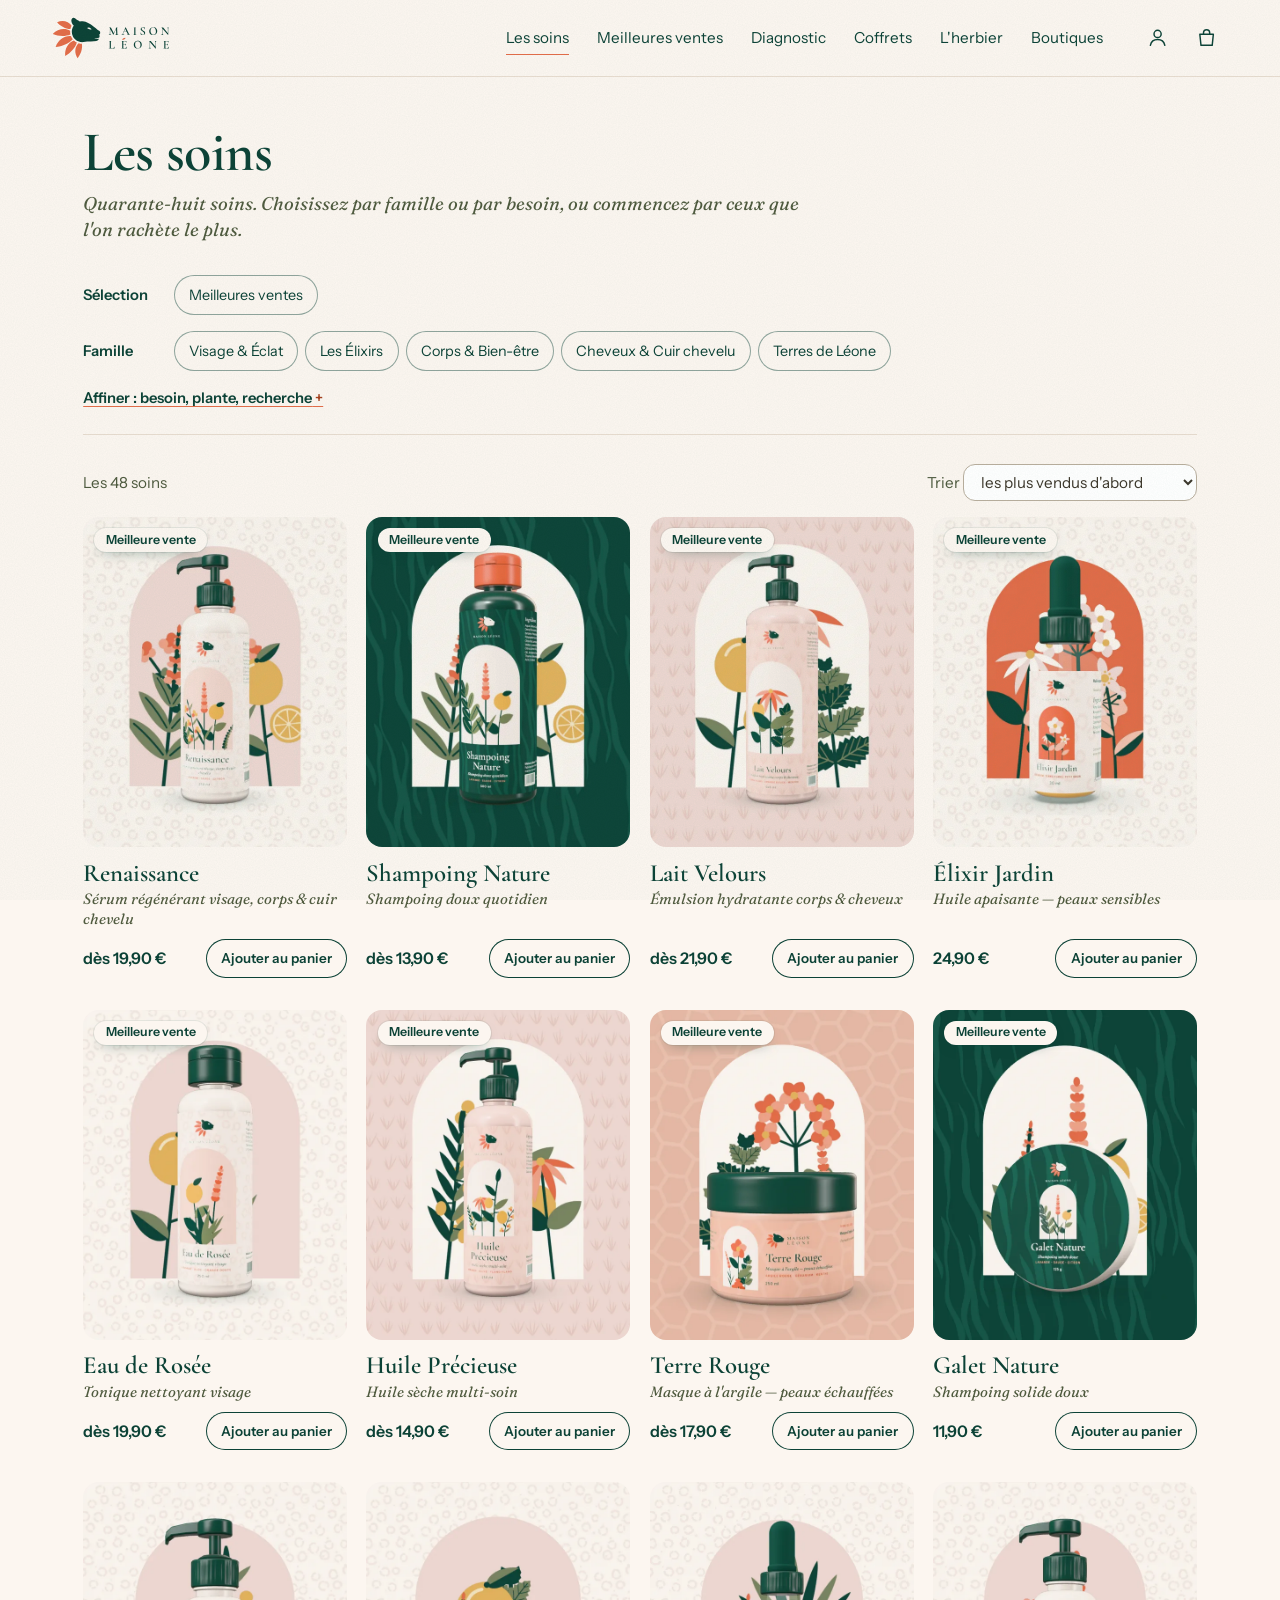
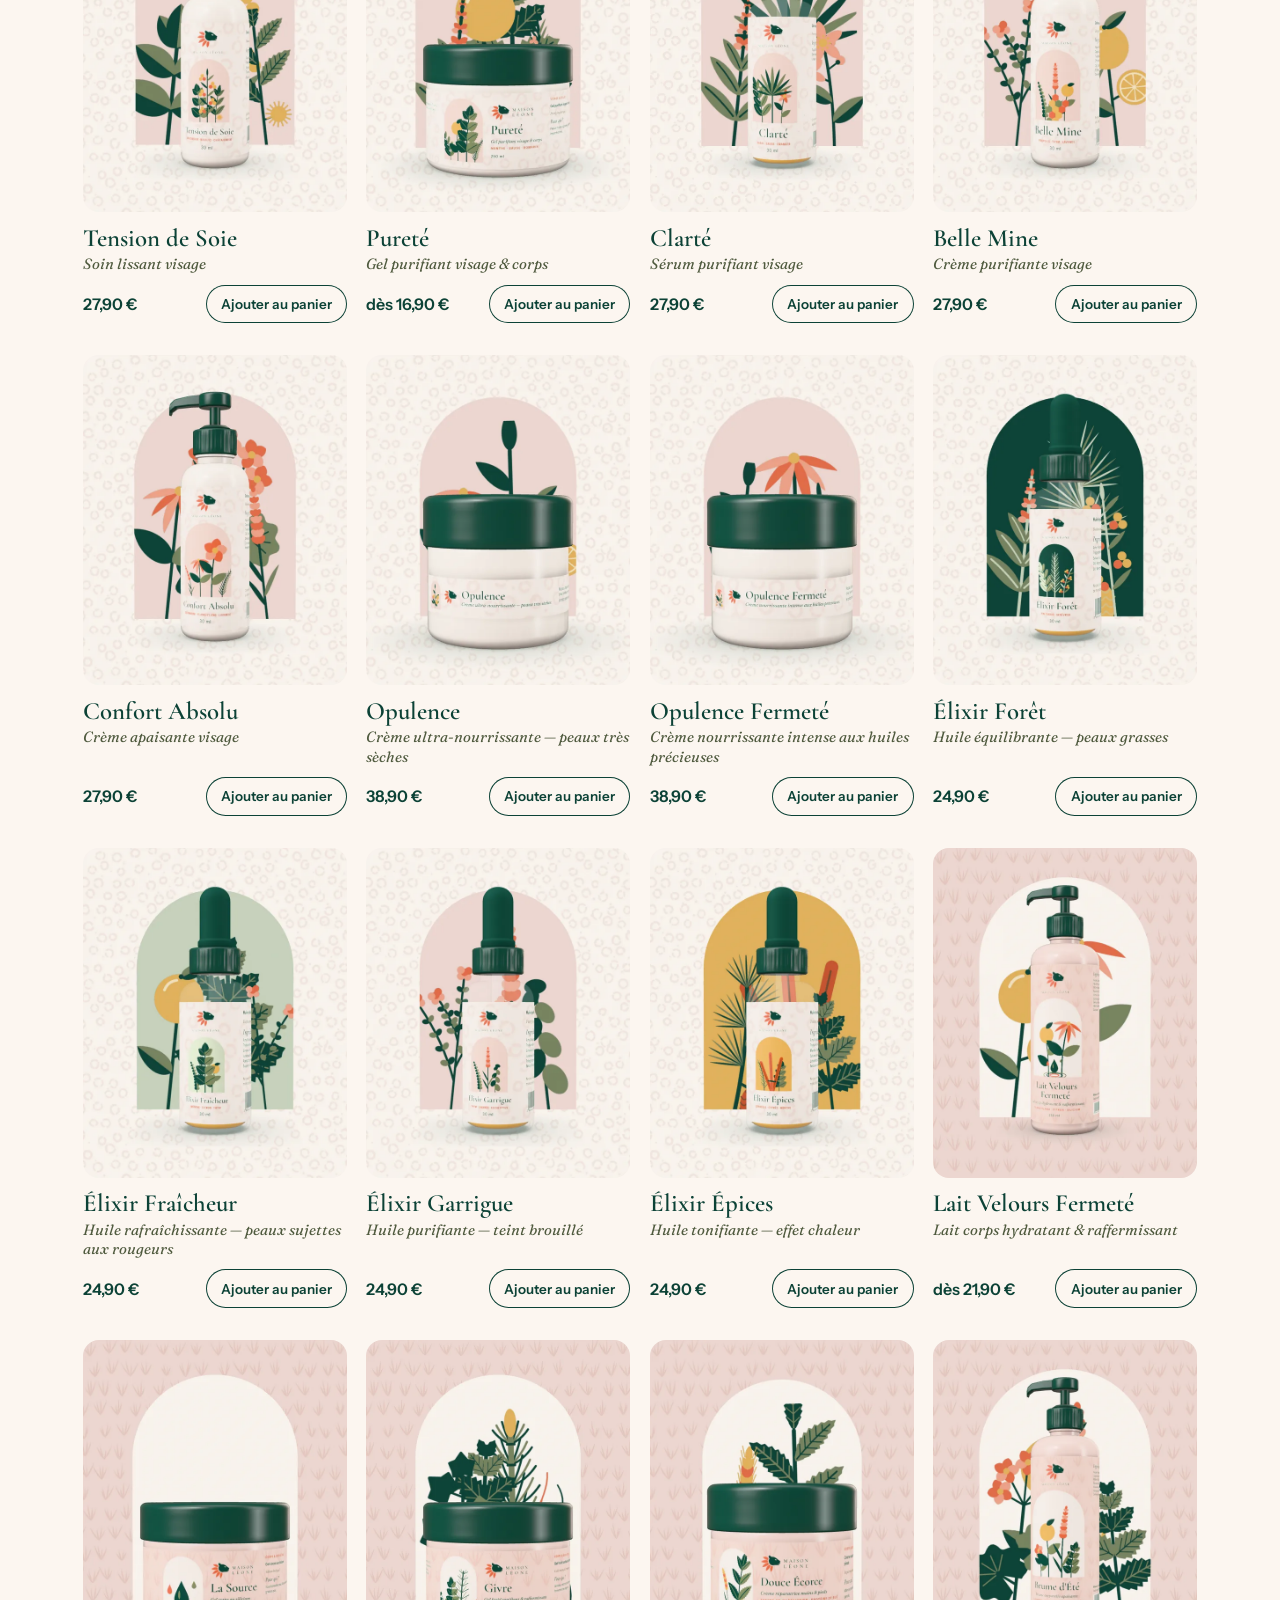
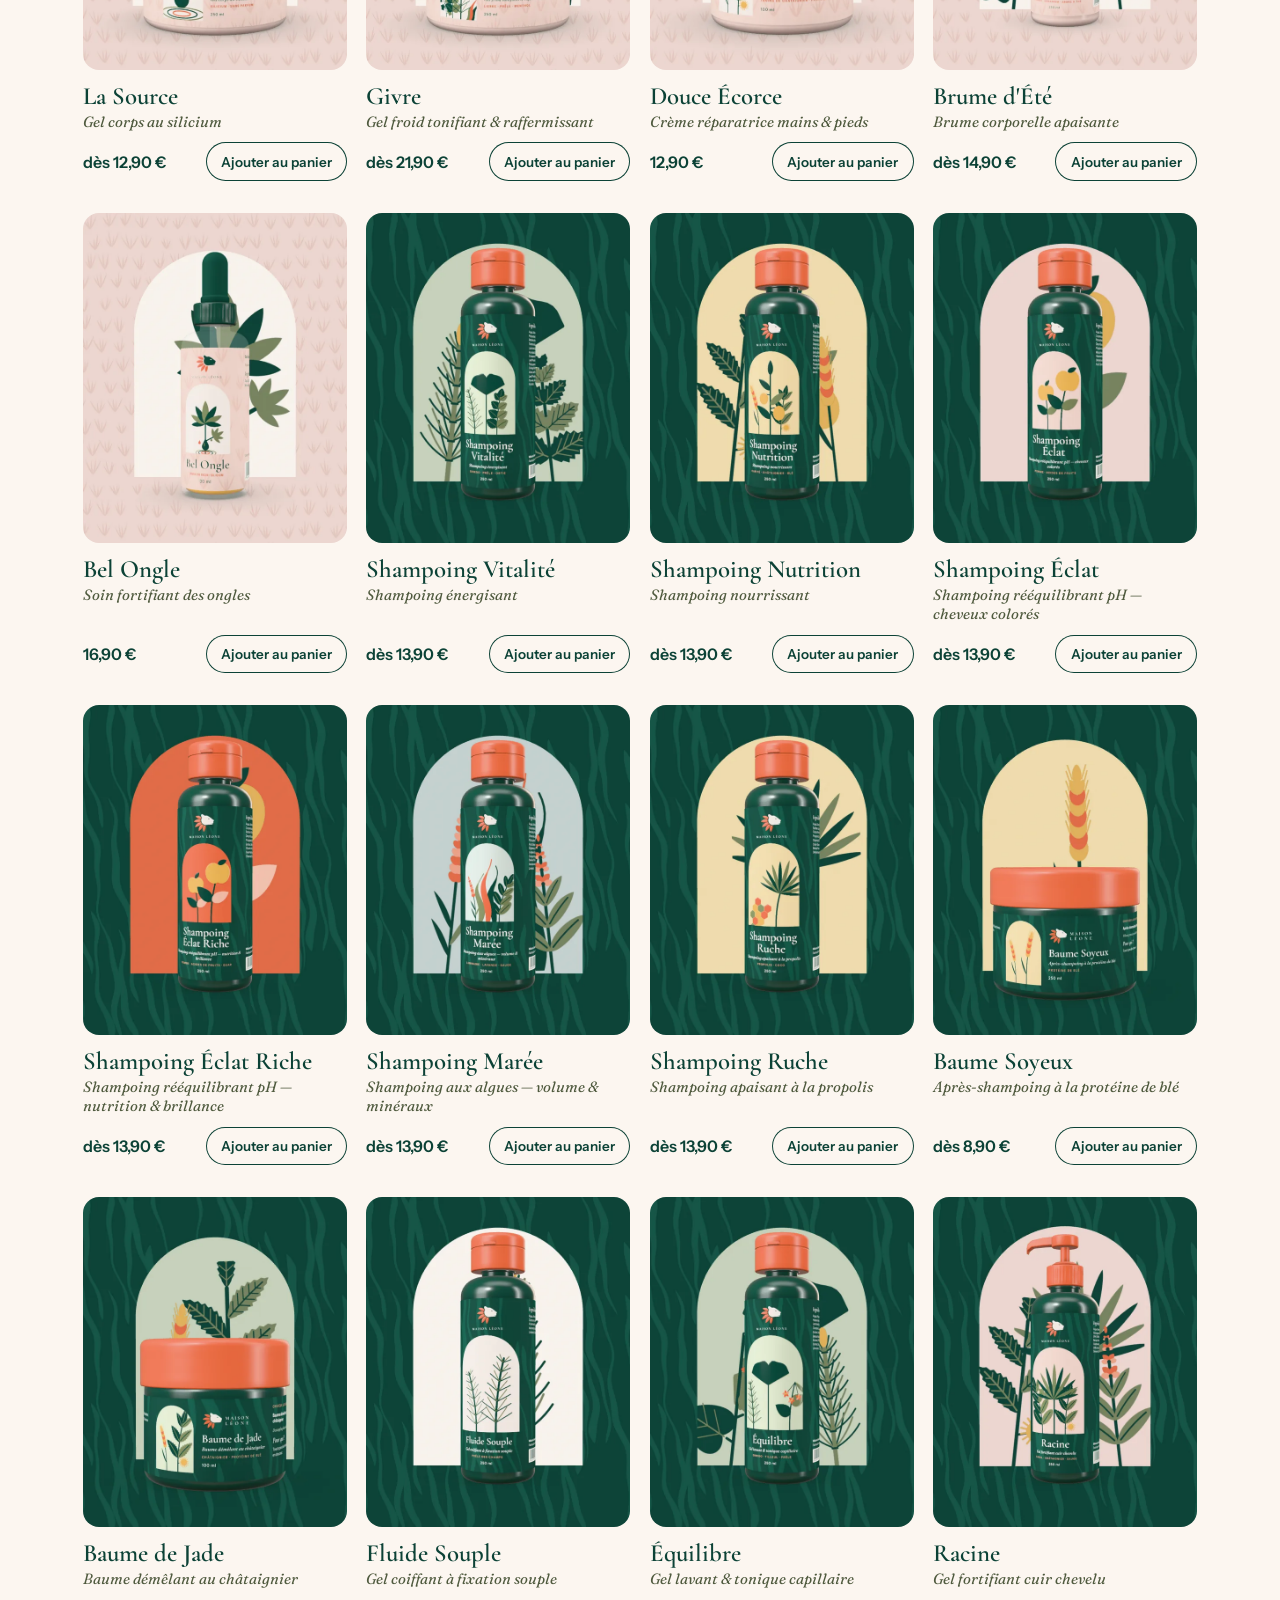
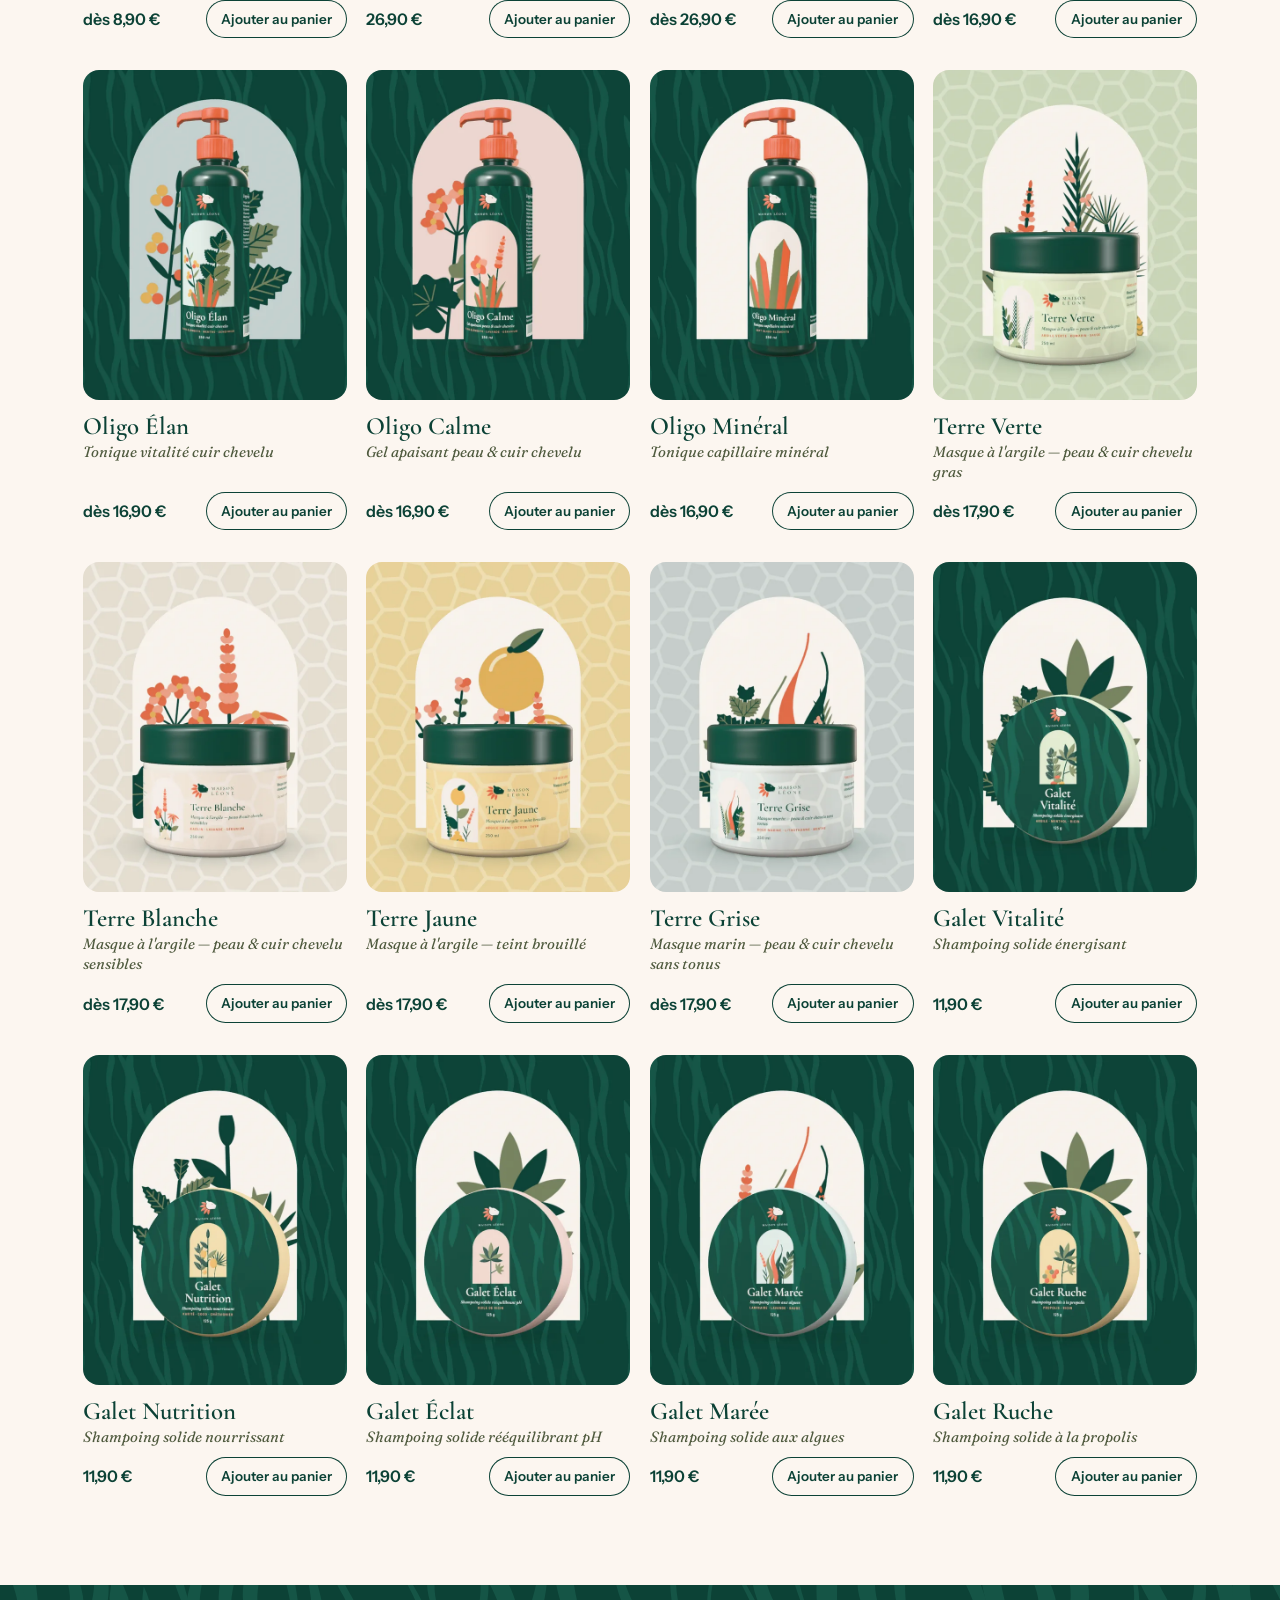
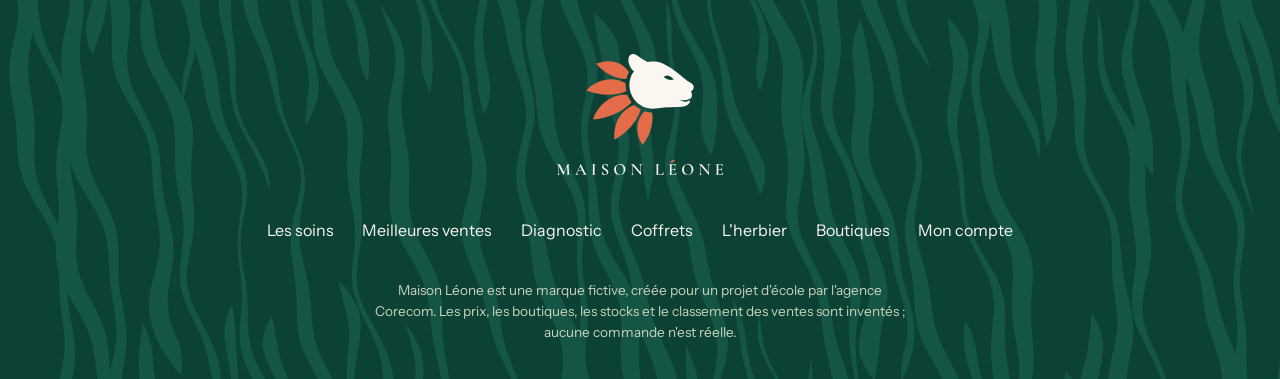
==== soin.html @ 95276d0d "Maison Léone : maquette du site, version 1.1.1 Marque fictive, projet d'école. Prix, boutiques, stoc" ====
<!doctype html>
<html lang="fr">
<head>
<meta charset="utf-8">
<meta name="viewport" content="width=device-width, initial-scale=1">
<meta name="robots" content="noindex, nofollow">
<title>Maison Léone — fiche d'un soin</title>
<meta name="description" content="La fiche d'un soin Maison Léone, en trois dimensions.">
<meta name="theme-color" content="#FCF6F0">
<link rel="icon" href="assets/logo/favicon.ico" sizes="any">
<link rel="stylesheet" href="css/fonts.css">
<link rel="stylesheet" href="css/style.css">
<link rel="stylesheet" href="css/pages.css">
<script type="importmap">
{ "imports": { "three": "./vendor/three/three.module.js", "three/addons/": "./vendor/three/addons/" } }
</script>
</head>
<body class="int">
<noscript><p style="padding:6rem 1.5rem 2rem;max-width:40rem;margin:auto;font:1.1rem/1.5 sans-serif">Ce site a besoin de JavaScript pour afficher les soins. Activez-le dans votre navigateur, puis rechargez la page.</p></noscript>
<main class="page" id="contenu">
  <div class="interieur">
    <p class="fil"><a href="soins.html">Les soins</a> › <a id="fil-famille" href="soins.html"></a> › <span id="fil-nom"></span></p>
    <div class="fiche-p">
      <div class="scene3d" id="scene3d">
        <canvas id="vue" tabindex="0" role="img" aria-label=""></canvas>
        <p class="charge" id="charge" role="status">Chargement du soin en 3D…</p>
        <p class="astuce" id="astuce">Faites glisser pour tourner le soin</p>
        <div class="vues" id="vues"></div>
      </div>
      <div class="infos">
        <p class="famille" id="famille"></p>
        <a class="palme" id="palme" href="soins.html?selection=ventes" hidden></a>
        <h1 id="nom"></h1>
        <p class="fonction" id="fonction"></p>
        <div class="plantes-l" id="plantes"></div>
        <div class="achat">
          <p class="prix"><span id="prix"></span><small id="au-cent"></small></p>
          <fieldset class="choix-c" id="contenances"><legend>Contenance</legend></fieldset>
          <div class="ligne-a">
            <div class="qte"><button type="button" id="moins" aria-label="Diminuer la quantité">−</button><output id="q" aria-live="polite">1</output><button type="button" id="plus" aria-label="Augmenter la quantité">+</button></div>
            <button class="bouton fort" type="button" id="ajouter">Ajouter au panier</button>
          </div>
          <ul class="gages">
            <li>Livraison offerte dès 49 € d'achat</li>
            <li>Retrait gratuit dans 50 boutiques</li>
            <li>Réservation en boutique, pour essayer avant d'acheter</li>
          </ul>
          <p class="fictif">Prix fictifs, pour la maquette.</p>
        </div>
        <section class="dispo" aria-labelledby="t-dispo">
          <h2 id="t-dispo">En boutique</h2>
          <label class="champ">Choisir une boutique<select id="boutique"></select></label>
          <p class="etat" id="etat"></p>
          <div class="ligne-a"><button class="bouton second" type="button" id="reserver">Réserver pour l'essayer</button><a class="lien" id="voir-boutiques" href="boutiques.html">Voir les 50 boutiques</a></div>
        </section>
        <div class="replis">
          <details open id="bloc-pourqui"><summary>Pour qui</summary><p id="pourqui"></p></details>
          <details open><summary>Le geste</summary><p id="geste"></p></details>
          <details><summary>Précautions</summary><p id="precautions"></p></details>
          <details open><summary>Ce qu'il y a dedans</summary><p class="entree-c" id="recit"></p><dl class="compo" id="clair"></dl></details>
          <details><summary>La liste de l'étiquette</summary><p style="font-size:.88rem;color:#4F5A3E;padding-bottom:.5rem">Les mêmes ingrédients sous leur nom officiel, tels qu'ils sont imprimés sur le flacon, du plus présent au moins présent.</p><p class="inci" id="inci"></p></details>
        </div>
      </div>
    </div>
    <section class="rituel" aria-labelledby="t-rituel">
      <h2 id="t-rituel"></h2>
      <p class="chapo" id="c-rituel"></p>
      <ol class="tuiles" id="rituel-l"></ol>
      <p class="ligne-a" id="rituel-achat" hidden><button class="bouton fort" type="button" id="rituel-tout"></button><span id="rituel-prix"></span></p>
    </section>
    <section class="voisins" aria-labelledby="t-voisins">
      <h2 id="t-voisins">Dans la même famille</h2>
      <div class="grille" id="voisins"></div>
    </section>
  </div>
</main>
<div class="barre-achat" id="barre" hidden><p><b id="barre-nom"></b><span id="barre-prix"></span></p><button class="bouton" type="button" id="barre-ajouter">Ajouter au panier</button></div>
<script type="module" src="js/soin.js"></script>
</body>
</html>
---- css/fonts.css ----
/* Polices du site, copiées en local (Cormorant Garamond, Fraunces, Instrument Sans — licence SIL Open Font License). */
@font-face {
  font-family: 'Cormorant Garamond';
  font-style: italic;
  font-weight: 500;
  font-display: swap;
  src: url(../assets/fonts/cormorant-garamond-italic-500-latin-ext.woff2) format('woff2');
  unicode-range: U+0100-02BA, U+02BD-02C5, U+02C7-02CC, U+02CE-02D7, U+02DD-02FF, U+0304, U+0308, U+0329, U+1D00-1DBF, U+1E00-1E9F, U+1EF2-1EFF, U+2020, U+20A0-20AB, U+20AD-20C4, U+2113, U+2C60-2C7F, U+A720-A7FF;
}
@font-face {
  font-family: 'Cormorant Garamond';
  font-style: italic;
  font-weight: 500;
  font-display: swap;
  src: url(../assets/fonts/cormorant-garamond-italic-500-latin.woff2) format('woff2');
  unicode-range: U+0000-00FF, U+0131, U+0152-0153, U+02BB-02BC, U+02C6, U+02DA, U+02DC, U+0304, U+0308, U+0329, U+2000-206F, U+20AC, U+2122, U+2191, U+2193, U+2212, U+2215, U+FEFF, U+FFFD;
}
@font-face {
  font-family: 'Cormorant Garamond';
  font-style: italic;
  font-weight: 600;
  font-display: swap;
  src: url(../assets/fonts/cormorant-garamond-italic-500-latin-ext.woff2) format('woff2');
  unicode-range: U+0100-02BA, U+02BD-02C5, U+02C7-02CC, U+02CE-02D7, U+02DD-02FF, U+0304, U+0308, U+0329, U+1D00-1DBF, U+1E00-1E9F, U+1EF2-1EFF, U+2020, U+20A0-20AB, U+20AD-20C4, U+2113, U+2C60-2C7F, U+A720-A7FF;
}
@font-face {
  font-family: 'Cormorant Garamond';
  font-style: italic;
  font-weight: 600;
  font-display: swap;
  src: url(../assets/fonts/cormorant-garamond-italic-500-latin.woff2) format('woff2');
  unicode-range: U+0000-00FF, U+0131, U+0152-0153, U+02BB-02BC, U+02C6, U+02DA, U+02DC, U+0304, U+0308, U+0329, U+2000-206F, U+20AC, U+2122, U+2191, U+2193, U+2212, U+2215, U+FEFF, U+FFFD;
}
@font-face {
  font-family: 'Cormorant Garamond';
  font-style: normal;
  font-weight: 500;
  font-display: swap;
  src: url(../assets/fonts/cormorant-garamond-normal-500-latin-ext.woff2) format('woff2');
  unicode-range: U+0100-02BA, U+02BD-02C5, U+02C7-02CC, U+02CE-02D7, U+02DD-02FF, U+0304, U+0308, U+0329, U+1D00-1DBF, U+1E00-1E9F, U+1EF2-1EFF, U+2020, U+20A0-20AB, U+20AD-20C4, U+2113, U+2C60-2C7F, U+A720-A7FF;
}
@font-face {
  font-family: 'Cormorant Garamond';
  font-style: normal;
  font-weight: 500;
  font-display: swap;
  src: url(../assets/fonts/cormorant-garamond-normal-500-latin.woff2) format('woff2');
  unicode-range: U+0000-00FF, U+0131, U+0152-0153, U+02BB-02BC, U+02C6, U+02DA, U+02DC, U+0304, U+0308, U+0329, U+2000-206F, U+20AC, U+2122, U+2191, U+2193, U+2212, U+2215, U+FEFF, U+FFFD;
}
@font-face {
  font-family: 'Cormorant Garamond';
  font-style: normal;
  font-weight: 600;
  font-display: swap;
  src: url(../assets/fonts/cormorant-garamond-normal-500-latin-ext.woff2) format('woff2');
  unicode-range: U+0100-02BA, U+02BD-02C5, U+02C7-02CC, U+02CE-02D7, U+02DD-02FF, U+0304, U+0308, U+0329, U+1D00-1DBF, U+1E00-1E9F, U+1EF2-1EFF, U+2020, U+20A0-20AB, U+20AD-20C4, U+2113, U+2C60-2C7F, U+A720-A7FF;
}
@font-face {
  font-family: 'Cormorant Garamond';
  font-style: normal;
  font-weight: 600;
  font-display: swap;
  src: url(../assets/fonts/cormorant-garamond-normal-500-latin.woff2) format('woff2');
  unicode-range: U+0000-00FF, U+0131, U+0152-0153, U+02BB-02BC, U+02C6, U+02DA, U+02DC, U+0304, U+0308, U+0329, U+2000-206F, U+20AC, U+2122, U+2191, U+2193, U+2212, U+2215, U+FEFF, U+FFFD;
}
@font-face {
  font-family: 'Fraunces';
  font-style: italic;
  font-weight: 400;
  font-display: swap;
  src: url(../assets/fonts/fraunces-italic-400-latin-ext.woff2) format('woff2');
  unicode-range: U+0100-02BA, U+02BD-02C5, U+02C7-02CC, U+02CE-02D7, U+02DD-02FF, U+0304, U+0308, U+0329, U+1D00-1DBF, U+1E00-1E9F, U+1EF2-1EFF, U+2020, U+20A0-20AB, U+20AD-20C4, U+2113, U+2C60-2C7F, U+A720-A7FF;
}
@font-face {
  font-family: 'Fraunces';
  font-style: italic;
  font-weight: 400;
  font-display: swap;
  src: url(../assets/fonts/fraunces-italic-400-latin.woff2) format('woff2');
  unicode-range: U+0000-00FF, U+0131, U+0152-0153, U+02BB-02BC, U+02C6, U+02DA, U+02DC, U+0304, U+0308, U+0329, U+2000-206F, U+20AC, U+2122, U+2191, U+2193, U+2212, U+2215, U+FEFF, U+FFFD;
}
@font-face {
  font-family: 'Instrument Sans';
  font-style: normal;
  font-weight: 400 700;
  font-stretch: 75% 100%;
  font-display: swap;
  src: url(../assets/fonts/instrument-sans-normal-400-700-latin-ext.woff2) format('woff2');
  unicode-range: U+0100-02BA, U+02BD-02C5, U+02C7-02CC, U+02CE-02D7, U+02DD-02FF, U+0304, U+0308, U+0329, U+1D00-1DBF, U+1E00-1E9F, U+1EF2-1EFF, U+2020, U+20A0-20AB, U+20AD-20C4, U+2113, U+2C60-2C7F, U+A720-A7FF;
}
@font-face {
  font-family: 'Instrument Sans';
  font-style: normal;
  font-weight: 400 700;
  font-stretch: 75% 100%;
  font-display: swap;
  src: url(../assets/fonts/instrument-sans-normal-400-700-latin.woff2) format('woff2');
  unicode-range: U+0000-00FF, U+0131, U+0152-0153, U+02BB-02BC, U+02C6, U+02DA, U+02DC, U+0304, U+0308, U+0329, U+2000-206F, U+20AC, U+2122, U+2191, U+2193, U+2212, U+2215, U+FEFF, U+FFFD;
}
---- css/style.css ----
/* Maison Léone — feuille de style du site. Couleurs, polices et formes suivent la charte (charte/tokens.css). */
:root {
  --vert: #0C4236; --blush: #F0D8D2; --terracotta: #E46C48; --ivoire: #FCF6F0;
  --sauge: #788460; --sauge-foncee: #4F5A3E; --sauge-claire: #C9D3BD; --terre: #3C362A;
  --terracotta-fonce: #A63F1C; --terracotta-clair: #F0A288; --trait: #E8DCCF;
  --titres: "Cormorant Garamond", Georgia, serif;
  --chapo: "Fraunces", Georgia, serif;
  --texte: "Instrument Sans", system-ui, sans-serif;
  --fond: #FCF6F0; --encre: var(--vert); --doux: var(--sauge-foncee); --accent: var(--terracotta-fonce);
  --t1: 0; --t2: 0; --pas: 12rem;
  --marge: clamp(1.25rem, 4vw, 3.5rem);
}
*, *::before, *::after { box-sizing: border-box; }
[hidden] { display: none !important; }
html { scroll-behavior: smooth; -webkit-text-size-adjust: 100%; }
body { margin: 0; background: var(--fond); color: var(--encre); font: 400 1rem/1.55 var(--texte); transition: background-color .7s ease, color .4s ease; overflow-x: hidden; }
body.sombre { --encre: var(--ivoire); --doux: var(--sauge-claire); --accent: var(--terracotta-clair); }
h1, h2, h3, p, ul, ol, dl, dd { margin: 0; } ul, ol { padding: 0; list-style: none; }
img { max-width: 100%; display: block; }
a { color: inherit; }
button { font: inherit; color: inherit; background: none; border: 0; padding: 0; cursor: pointer; }
:focus-visible { outline: 2px solid var(--terracotta); outline-offset: 3px; border-radius: 4px; }
.evitement { position: fixed; left: 1rem; top: -4rem; z-index: 200; background: var(--vert); color: var(--ivoire); padding: .6rem 1rem; border-radius: 999px; }
.evitement:focus { top: 1rem; }

/* grain de papier : une trame fixe, très légère, qui donne de la matière aux aplats */
body::after { content: ""; position: fixed; inset: 0; z-index: 90; pointer-events: none; opacity: .055;
  background: url("data:image/svg+xml,%3Csvg xmlns='http://www.w3.org/2000/svg' width='220' height='220'%3E%3Cfilter id='g'%3E%3CfeTurbulence type='fractalNoise' baseFrequency='.9' numOctaves='2' stitchTiles='stitch'/%3E%3CfeColorMatrix values='0 0 0 0 .05 0 0 0 0 .2 0 0 0 0 .16 0 0 0 1.1 -.12'/%3E%3C/filter%3E%3Crect width='220' height='220' filter='url(%23g)'/%3E%3C/svg%3E"); }

/* ---------- fond, scène ---------- */
.fond { position: fixed; inset: 0; z-index: 0; }
.tex { position: absolute; inset: 0; background-size: cover; background-position: center; opacity: 0; transition: opacity .7s ease; }
.tex.oui { opacity: .6; }
#scene { position: fixed; inset: 0; width: 100%; height: 100%; z-index: 1; pointer-events: none; }
main, .pied { position: relative; z-index: 2; }

/* ---------- en-tête ---------- */
.tete { position: fixed; inset: 0 0 auto 0; z-index: 20; display: flex; align-items: center; gap: 2rem; padding: 1rem var(--marge); color: var(--encre); transition: background-color .3s ease; }
.marque img { height: 2.75rem; width: auto; } .marque .sombre { display: none; }
body.sombre .tete:not(.pose) .marque .compo { display: none; } body.sombre .tete:not(.pose) .marque .sombre { display: block; }
.menu { display: flex; gap: 1.75rem; margin-left: auto; font-size: .95rem; }
.menu a { text-decoration: none; padding: .3rem 0; border-bottom: 1px solid transparent; }
.menu a:hover { border-bottom-color: var(--terracotta); }
.bouton { display: inline-flex; align-items: center; justify-content: center; min-height: 2.75rem; background: var(--vert); color: var(--ivoire); border-radius: 999px; padding: .6rem 1.35rem; font-weight: 600; font-size: .95rem; text-decoration: none; line-height: 1.2; white-space: nowrap; }
.bouton:hover { background: #124F41; }
body.sombre .tete:not(.pose) .bouton { background: var(--ivoire); color: var(--vert); }
.tete.pose { background: rgba(252, 246, 240, .93); backdrop-filter: blur(8px); color: var(--vert); box-shadow: 0 1px 0 var(--trait); }

/* ---------- accueil ---------- */
.accueil { height: 100vh; height: 100svh; position: relative; text-align: center; opacity: calc(1 - var(--t1) * 1.9); touch-action: pan-y; }
.accueil h1 { position: absolute; inset: clamp(5rem, 11.5vh, 7rem) var(--marge) auto; font: 600 clamp(1.9rem, 3.5vw, 3.1rem)/1.02 var(--titres); letter-spacing: -.01em; }
.choix { position: absolute; left: 50%; bottom: clamp(3.9rem, 8.6vh, 6rem); margin-left: calc(min(100% - 2rem, 38rem) / -2); display: flex; align-items: center; gap: clamp(.5rem, 2vw, 1.5rem); width: min(100% - 2rem, 38rem); justify-content: center; }
.soin { flex: 1; min-width: 0; }
.famille { font: 600 .76rem/1.3 var(--texte); letter-spacing: .14em; text-transform: uppercase; color: var(--accent); }
.soin h2 { font: 600 clamp(1.9rem, 3.2vw, 2.7rem)/1.05 var(--titres); margin: .2rem 0 .15rem; }
.fonction { font: italic 400 1.05rem/1.35 var(--chapo); color: var(--doux); }
.fleche { width: 2.9rem; height: 2.9rem; flex: none; border-radius: 50%; border: 1px solid currentColor; display: grid; place-items: center; opacity: .8; }
.fleche:hover { opacity: 1; background: color-mix(in srgb, currentColor 10%, transparent); }
.fleche svg, .fermer svg { width: 1.2rem; height: 1.2rem; fill: none; stroke: currentColor; stroke-width: 1.6; stroke-linecap: round; stroke-linejoin: round; }
.points { position: absolute; left: 0; right: 0; bottom: clamp(1.7rem, 4.2vh, 3rem); display: flex; justify-content: center; gap: .2rem; }
.points button { width: 2rem; height: 2.75rem; display: grid; place-items: center; }
.points button::before { content: ""; width: .5rem; height: .5rem; border-radius: 50%; border: 1px solid currentColor; transition: background-color .2s; }
.points button[aria-current="true"]::before { background: currentColor; }
.defiler { position: absolute; left: 0; right: 0; bottom: clamp(.6rem, 1.7vh, 1.1rem); font-size: .82rem; color: var(--doux); }
.en-detail .accueil, .en-rang .accueil { pointer-events: none; }
.repli { display: none; }

/* entrée : les textes arrivent après les flacons, une seule fois */
.accueil h1, .choix, .points, .defiler { opacity: 0; transition: opacity .9s ease, translate .9s cubic-bezier(.2, .7, .2, 1); translate: 0 .8rem; }
.pret .accueil h1 { opacity: 1; translate: 0 0; transition-delay: .55s; }
.pret .choix { opacity: 1; translate: 0 0; transition-delay: 1.05s; }
.pret .points, .pret .defiler { opacity: 1; translate: 0 0; transition-delay: 1.4s; }

/* ---------- détail : le flacon tourne, le texte suit ---------- */
.detail { height: 340vh; position: relative; }
.colle { position: sticky; top: 0; height: 100vh; height: 100svh; overflow: hidden; }
.detail .colle { opacity: calc(clamp(0, (var(--t1) - .55) * 2.6, 1) * clamp(0, 1 - var(--sort, 0), 1)); }
.etapes { position: absolute; left: clamp(1.5rem, 7vw, 7rem); top: 50%; transform: translateY(-50%); width: min(29rem, 31vw); display: grid; }
.etape { grid-area: 1 / 1; opacity: 0; transform: translateY(.6rem); transition: opacity .35s ease, transform .35s ease; pointer-events: none; }
.etape.oui { opacity: 1; transform: none; pointer-events: auto; }
.etape h2 { font: 600 clamp(2rem, 3.4vw, 3.1rem)/1.03 var(--titres); margin-bottom: 1.1rem; }
.chapo { font: italic 400 1.18rem/1.42 var(--chapo); color: var(--doux); margin-bottom: 1rem; max-width: 34em; }
.plantes { font: 600 1.7rem/1.15 var(--titres); color: var(--accent); }
.inci { font-size: .82rem; line-height: 1.5; color: var(--doux); }
.compo { margin: 0; display: grid; gap: .55rem; } .compo > div { display: grid; grid-template-columns: 9.5rem 1fr; gap: .2rem 1rem; align-items: baseline; }
.compo dt { font: italic 600 1.12rem/1.25 var(--titres); color: var(--accent); } .compo dd { font-size: .95rem; line-height: 1.45; }
.compo small { display: block; font-size: .82rem; color: var(--doux); margin-top: .1rem; }
.recit { font-size: 1.3rem; line-height: 1.5; max-width: 26em; }
.reperes { position: absolute; right: var(--marge); top: 50%; transform: translateY(-50%); display: grid; gap: .25rem; }
.reperes button { width: 2.75rem; height: 2.75rem; display: grid; place-items: center; }
.reperes button::before { content: ""; width: .55rem; height: .55rem; border-radius: 50%; border: 1px solid currentColor; }
.reperes button[aria-current="true"]::before { background: currentColor; }
body:not(.en-detail) .detail .colle { pointer-events: none; }

/* ---------- les cinq familles ---------- */
.familles { height: 170vh; position: relative; text-align: center; }
.familles .colle { opacity: var(--arrive, 0); }
.familles h2 { position: absolute; inset: clamp(5.5rem, 14vh, 8.5rem) var(--marge) auto; font: 600 clamp(2rem, 3.9vw, 3.5rem)/1.02 var(--titres); }
.familles .chapo { position: absolute; inset: calc(clamp(5.5rem, 14vh, 8.5rem) + clamp(2.4rem, 4.6vw, 4.2rem)) var(--marge) auto; margin: 0 auto; max-width: 36rem; font-size: 1.05rem; }
.rang { position: absolute; left: 50%; top: calc(var(--sol, 70vh) + 1.4rem); transform: translateX(-50%); display: flex; }
.rang li { width: var(--pas); flex: none; }
.rang a { display: block; text-decoration: none; padding: .4rem .2rem; }
.rang b { display: block; font: 600 clamp(.95rem, 1.5vw, 1.35rem)/1.1 var(--titres); }
.rang span { font-size: .82rem; color: var(--doux); }
.rang a:hover b { text-decoration: underline; text-decoration-color: var(--terracotta); text-underline-offset: .2em; }
body:not(.en-rang) .familles .colle { pointer-events: none; }

/* ---------- sections pleines ---------- */
.plein { scroll-margin-top: 3.5rem; position: relative; z-index: 3; background: var(--ivoire); color: var(--terre); --encre: var(--vert); --doux: var(--sauge-foncee); --accent: var(--terracotta-fonce); }
.interieur { max-width: 76rem; margin: 0 auto; padding: clamp(4rem, 9vw, 7.5rem) var(--marge); }
.interieur.etroit { max-width: 46rem; }
/* deux colonnes sur le même axe que le reste de la page : le titre à gauche, le contenu à droite */
.interieur.cote { display: grid; grid-template-columns: minmax(0, .8fr) minmax(0, 1.25fr); gap: clamp(2rem, 6vw, 6rem); align-items: start; } .cote > h2 { position: sticky; top: 6rem; margin: 0; }
.plein h2 { font: 600 clamp(2rem, 3.8vw, 3.3rem)/1.04 var(--titres); color: var(--vert); margin-bottom: 1.6rem; letter-spacing: -.005em; }

.onglets { display: flex; flex-wrap: wrap; gap: .5rem; margin-bottom: 2rem; }
.onglets button { border: 1px solid var(--vert); color: var(--vert); border-radius: 999px; padding: .5rem 1rem; font-size: .95rem; font-weight: 500; }
.onglets button span { opacity: .65; font-weight: 400; margin-left: .25rem; }
.onglets button[aria-selected="true"] { background: var(--vert); color: var(--ivoire); }
.grille { display: grid; grid-template-columns: repeat(auto-fill, minmax(17.5rem, 1fr)); gap: 1rem; }
.carte { display: flex; flex-direction: column; gap: .75rem; text-align: left; padding: 1.1rem 1.2rem 1rem 1.1rem; border-radius: 14px; background: var(--c-fond); color: var(--vert); box-shadow: inset 0 0 0 1px rgba(60, 54, 42, .08); }
.carte .vers { flex: 1; text-decoration: none; color: inherit; display: grid; grid-template-columns: 4.6rem 1fr; gap: 1.1rem; align-items: center; }
.carte .bas { display: flex; align-items: center; justify-content: space-between; gap: .5rem .6rem; flex-wrap: wrap; }
.carte.fonce { color: var(--ivoire); }
.carte:hover { box-shadow: inset 0 0 0 1.5px var(--terracotta); }
.plus { flex: none; min-height: 2.4rem; border-radius: 999px; padding: .45rem .95rem; transition: background-color .2s, color .2s; font-size: .84rem; font-weight: 600; line-height: 1.2; white-space: nowrap; box-shadow: inset 0 0 0 1px currentColor; }
.plus:hover, .plus.fait { background: var(--vert); color: var(--ivoire); box-shadow: none; } .carte.fonce .plus:hover, .carte.fonce .plus.fait { background: var(--ivoire); color: var(--vert); }
.palme { justify-self: start; font: 600 .75rem/1 var(--texte); background: var(--vert); color: var(--ivoire); border-radius: 999px; padding: .32rem .62rem; margin-bottom: .3rem; }
.carte.fonce .palme { background: var(--ivoire); color: var(--vert); }

/* la tuile : le soin photographié devant sa fenêtre, son prix, l'ajout au panier */
.tuiles { display: grid; grid-template-columns: repeat(auto-fill, minmax(14.5rem, 1fr)); gap: 2rem 1.2rem; }
.tuile { display: flex; flex-direction: column; gap: .7rem; min-width: 0; }
.tuile .vers { flex: 1; display: grid; gap: .2rem; align-content: start; text-decoration: none; color: var(--vert); }
.tuile .photo { position: relative; display: block; aspect-ratio: 4 / 5; border-radius: 16px; overflow: hidden; background: var(--blush); margin-bottom: .6rem; }
.tuile .photo img { width: 100%; height: 100%; object-fit: cover; transition: scale .6s cubic-bezier(.2, .7, .2, 1); }
.tuile .vers:hover .photo img { scale: 1.045; }
.tuile .rg { position: absolute; left: .7rem; top: .7rem; background: var(--ivoire); color: var(--vert); border-radius: 999px; padding: .36rem .72rem; font: 600 .78rem/1 var(--texte); box-shadow: 0 6px 14px -8px rgba(12, 66, 54, .55), 0 0 0 1px rgba(12, 66, 54, .08); }
.tuile.classe .rg { font: 600 1.15rem/1 var(--titres); padding: .38rem .75rem .42rem; }
.tuile small { font: italic 600 1.05rem/1.2 var(--titres); color: var(--terracotta-fonce); }
.tuile b { font: 600 1.55rem/1.05 var(--titres); }
.tuile i { font: italic 400 .93rem/1.3 var(--chapo); color: var(--sauge-foncee); }
.tuile .bas { display: flex; align-items: center; justify-content: space-between; gap: .5rem; flex-wrap: wrap; color: var(--vert); }
.tuile em { font: 600 1rem var(--texte); font-style: normal; }

/* les meilleures ventes, sur l'accueil */
.titre-l { display: flex; justify-content: space-between; align-items: baseline; gap: 1rem 2rem; flex-wrap: wrap; margin-bottom: .5rem; } .titre-l h2 { margin-bottom: 0; }
.ventes .chapo { margin-bottom: 2.2rem; } .ventes .chapo small { font: 400 .82rem var(--texte); color: var(--sauge-foncee); margin-left: .4rem; white-space: nowrap; }
.ventes .tuiles { grid-template-columns: repeat(4, 1fr); }
.suite-v { display: flex; align-items: center; gap: .6rem 1.6rem; flex-wrap: wrap; margin-top: 3rem; padding-top: 2rem; border-top: 1px solid var(--trait); }
.ventes .interieur { padding-bottom: clamp(3rem, 6vw, 5rem); }
.carte .vis img { width: 100%; height: auto; }
.carte .txt { display: grid; gap: .15rem; min-width: 0; }
.carte b { font: 600 1.5rem/1.05 var(--titres); }
.carte i { font: italic 400 .92rem/1.3 var(--chapo); opacity: .85; }
.carte small { font: 600 .72rem/1.35 var(--texte); letter-spacing: .1em; text-transform: uppercase; color: var(--terracotta-fonce); margin-top: .3rem; }
.carte.fonce small { color: var(--terracotta-clair); }

.portes .interieur { display: grid; grid-template-columns: repeat(3, 1fr); gap: 1.2rem; padding-top: 0; } .portes h2 { grid-column: 1 / -1; margin-bottom: .6rem; }
.porte { display: grid; grid-template-columns: 6rem 1fr; gap: 1.5rem; align-items: center; background: var(--p-fond); border-radius: 20px; padding: 2rem 1.8rem; text-decoration: none; color: var(--vert); }
.porte.fonce { color: var(--ivoire); } .porte img { width: 100%; height: auto; } .porte span { display: grid; gap: .3rem; }
.porte b { font: 600 1.9rem/1.05 var(--titres); } .porte i { font: italic 400 1rem/1.35 var(--chapo); opacity: .9; } .porte u { font-weight: 600; text-decoration-color: var(--terracotta); text-underline-offset: .25em; margin-top: .4rem; }
.porte:hover { box-shadow: inset 0 0 0 1.5px var(--terracotta); }
.bouton.clair { background: var(--ivoire); color: var(--vert); } .bouton.clair:hover { background: #fff; }
.suite { margin-top: 1.3rem; } .soin .lien { font-size: .92rem; color: inherit; padding-block: .3rem; }
.achat-h { display: flex; align-items: center; justify-content: center; gap: .5rem 1.1rem; flex-wrap: wrap; margin-top: .45rem; } .achat-h .px { font-weight: 600; } .achat-h .bouton { padding: .56rem 1.2rem; }
body.sombre .accueil .bouton { background: var(--ivoire); color: var(--vert); }
.maison { background: var(--blush); }
.deux { display: grid; grid-template-columns: 1.15fr 1fr; gap: clamp(2rem, 6vw, 6rem); align-items: start; }
.lionne { width: 6.5rem; height: auto; margin-bottom: 1.5rem; }
.grand { font: 500 clamp(1.4rem, 2.2vw, 1.85rem)/1.25 var(--titres); color: var(--vert); margin-bottom: 1.2rem; max-width: 26em; }
.maison p:not(.grand) { max-width: 36em; }
.grand .mot { opacity: var(--o, 1); transition: opacity .25s linear; }
.valeurs li { display: grid; grid-template-columns: 9.5rem 1fr; gap: 1rem; align-items: baseline; padding: 1.05rem 0; border-top: 1px solid rgba(12, 66, 54, .22); }
.valeurs li:last-child { border-bottom: 1px solid rgba(12, 66, 54, .22); }
.valeurs b { font: 600 1.55rem/1.1 var(--titres); color: var(--vert); }

.boutiques { background: var(--vert) url(../assets/tex/cheveux.svg) center / cover; color: var(--ivoire); }
.boutiques h2 { color: var(--ivoire); max-width: 18em; margin-bottom: 2.6rem; } .suite-b { margin-top: 2.8rem; }
.services { display: grid; grid-template-columns: repeat(3, 1fr); gap: clamp(1.5rem, 4vw, 3.5rem); }
.services li { border-top: 1px solid rgba(252, 246, 240, .45); padding-top: 1.1rem; }
.services b { display: block; font: 600 1.6rem/1.1 var(--titres); margin-bottom: .5rem; }
.services span { color: #E4ECE1; }
.note { margin-top: 2.6rem; font: italic 400 1rem/1.4 var(--chapo); color: var(--sauge-claire); }

.questions details { border-top: 1px solid var(--trait); } .questions details:last-of-type { border-bottom: 1px solid var(--trait); }
.questions summary { list-style: none; cursor: pointer; display: flex; justify-content: space-between; gap: 1.5rem; align-items: baseline; padding: 1.05rem 0; font: 600 1.45rem/1.2 var(--titres); color: var(--vert); }
.questions summary::-webkit-details-marker { display: none; }
.questions summary::after { content: "+"; font: 400 1.5rem/1 var(--texte); color: var(--terracotta-fonce); flex: none; }
.questions details[open] summary::after { content: "–"; }
.questions details p { padding: 0 2.5rem 1.3rem 0; max-width: 40em; }

.lettre { background: var(--sauge-claire); }
.lettre h2 { margin-bottom: .6rem; }
.lettre form { margin-top: .4rem; }
.lettre label { display: block; font-weight: 600; color: var(--vert); margin-bottom: .45rem; font-size: .95rem; }
.ligne { display: flex; gap: .6rem; flex-wrap: wrap; }
.ligne input { flex: 1 1 15rem; font: inherit; padding: .7rem 1.1rem; border-radius: 999px; border: 1px solid var(--vert); background: var(--ivoire); color: var(--terre); min-width: 0; }
.ligne input::placeholder { color: #6F6A5C; }
.retour { min-height: 1.6rem; margin-top: .8rem; color: var(--vert); font-size: .95rem; } .retour.erreur { color: #8F2F12; }

.pied { z-index: 3; background: var(--vert) url(../assets/tex/cheveux.svg) center / cover; color: var(--ivoire); padding: 4rem var(--marge) 2.2rem; display: grid; justify-items: center; gap: 1.8rem; text-align: center; }
.pied img { width: 11rem; height: auto; }
.pied nav { display: flex; flex-wrap: wrap; gap: 0 1.8rem; justify-content: center; }
.pied nav a { text-decoration: none; display: inline-block; padding-block: .55rem; } .pied nav a:hover { text-decoration: underline; text-decoration-color: var(--terracotta); text-underline-offset: .25em; }
.pied p { font-size: .85rem; color: var(--sauge-claire); max-width: 34rem; }

/* ---------- fiche d'un soin ---------- */
.fiche { border: 0; padding: 0; border-radius: 18px; width: min(60rem, calc(100% - 2rem)); max-height: min(44rem, calc(100dvh - 2rem)); background: var(--ivoire); color: var(--terre); overflow: hidden; }
.fiche[open] { display: grid; grid-template-columns: minmax(0, .8fr) minmax(0, 1fr); }
.fiche::backdrop { background: rgba(12, 66, 54, .5); }
.f-visuel { background-size: cover; background-position: center; display: grid; place-items: center; padding: 2rem; min-height: 16rem; }
.f-visuel img { width: min(70%, 15rem); height: auto; }
.f-texte { padding: 2.4rem 2.4rem 2rem; overflow-y: auto; max-height: inherit; --accent: var(--terracotta-fonce); --doux: var(--sauge-foncee); }
.f-texte h2 { font: 600 2.6rem/1.02 var(--titres); color: var(--vert); margin: .25rem 0 .2rem; }
.f-texte .plantes { font: 600 .72rem/1.3 var(--texte); letter-spacing: .14em; text-transform: uppercase; margin: .7rem 0 1.3rem; }
.f-texte dl > div { display: grid; grid-template-columns: 7rem 1fr; gap: .8rem; padding: .7rem 0; border-top: 1px solid var(--trait); font-size: .95rem; }
.f-texte dt { font: 600 1.08rem/1.25 var(--titres); font-style: italic; color: var(--vert); }
.f-texte details { border-top: 1px solid var(--trait); border-bottom: 1px solid var(--trait); margin-bottom: 1.4rem; }
.f-texte summary { cursor: pointer; padding: .7rem 0; font: 600 1.08rem/1.25 var(--titres); font-style: italic; color: var(--vert); }
.f-texte .inci { padding-bottom: .9rem; }
.fermer { position: absolute; right: .9rem; top: .9rem; width: 2.5rem; height: 2.5rem; border-radius: 50%; display: grid; place-items: center; background: var(--ivoire); color: var(--vert); z-index: 2; box-shadow: inset 0 0 0 1px var(--trait); }

/* ---------- chargement ---------- */
.chargement { position: fixed; inset: 0; z-index: 100; background: var(--ivoire); color: var(--vert); display: grid; place-content: center; justify-items: center; gap: .8rem; transition: opacity .6s ease; }
.chargement.fini { opacity: 0; pointer-events: none; }
.chargement p { font: 600 1.2rem var(--titres); letter-spacing: .08em; }

/* ---------- sans 3D : la fenêtre du soin, à plat ---------- */
.sans-3d #scene { display: none; }
.sans-3d .repli { display: grid; place-items: end center; position: absolute; left: 50%; top: 50%; transform: translate(-50%, -52%); width: min(15rem, 46vw); aspect-ratio: 1 / 1.4; }
.sans-3d .repli img { width: 100%; height: auto; }
.sans-3d .defiler { visibility: hidden; }
.sans-3d .rang { position: static; top: auto; transform: none; flex-wrap: wrap; justify-content: center; margin-top: 16rem; } .sans-3d .rang li { width: 11rem; }

/* ---------- petits écrans ---------- */
@media (max-width: 860px) {
  .menu { display: none; } .tete { gap: 1rem; } .tete .bouton { margin-left: auto; padding: .6rem 1rem; font-size: .88rem; } .marque img { height: 2.3rem; }
  .etapes { left: var(--marge); right: var(--marge); width: auto; top: auto; bottom: clamp(1.5rem, 5vh, 3rem); transform: none; }
  .etape h2 { font-size: 1.9rem; margin-bottom: .6rem; } .chapo { font-size: 1.02rem; margin-bottom: .6rem; } .plantes { font-size: 1.35rem; }
  .inci { font-size: .8rem; line-height: 1.45; }
  .etape .compo > div { grid-template-columns: 1fr; gap: 0; } .etape .compo { gap: .35rem; } .etape .compo dt { font-size: 1rem; } .etape .compo dd { font-size: .84rem; line-height: 1.35; } .recit { font-size: 1.08rem; }
  .reperes { right: .5rem; top: 30%; }
  .interieur.cote { grid-template-columns: 1fr; gap: 1.6rem; } .cote > h2 { position: static; } .portes h2 { margin-bottom: 0; }
  .deux { grid-template-columns: 1fr; } .services { grid-template-columns: 1fr; } .portes .interieur { grid-template-columns: 1fr; } .suite { display: none; } .valeurs li { grid-template-columns: 7.5rem 1fr; }
  .fiche[open] { grid-template-columns: 1fr; overflow-y: auto; } .f-visuel { min-height: 12rem; padding: 1.2rem; } .f-visuel img { width: 7.5rem; } .f-texte { padding: 1.5rem 1.4rem; max-height: none; overflow: visible; }
  .familles .chapo { display: none; }
  .accueil .famille { display: none; }
  .tuiles { grid-template-columns: 1fr 1fr; gap: 1.7rem .8rem; } .tuile b { font-size: 1.3rem; } .tuile i { font-size: .85rem; } .tuile .plus { flex: 1 1 100%; text-align: center; }
  .ventes .tuiles { display: flex; gap: .9rem; overflow-x: auto; scroll-snap-type: x mandatory; margin-inline: calc(var(--marge) * -1); padding-inline: var(--marge); scroll-padding-inline: var(--marge); scrollbar-width: none; }
  .ventes .tuile { flex: 0 0 62vw; scroll-snap-align: start; }
  .rang b { font-size: .82rem; } .rang span { font-size: .75rem; }
}
.calme *, .calme *::before, .calme *::after { transition: none !important; }
@media (prefers-reduced-motion: reduce) {
  html { scroll-behavior: auto; }
  *, *::before, *::after { transition-duration: .01ms !important; animation-duration: .01ms !important; }
}

/* ---------- réglages d'accessibilité du système ---------- */
@media (prefers-contrast: more) {
  :root { --sauge-foncee: #3C362A; --terracotta-fonce: #8A3212; --trait: #B9AE9D; }
  body::after { display: none; } .tex.oui { opacity: .25; } .carte, .reponse, .mode { box-shadow: inset 0 0 0 1.5px var(--vert); }
}
@media (prefers-reduced-transparency: reduce) {
  .tete.pose, .barre-achat:not([hidden]) { background: var(--ivoire); backdrop-filter: none; } body::after { display: none; }
}
---- css/pages.css ----
/* Maison Léone — styles des pages intérieures et des éléments communs (en-tête, panier, formulaires). Complète style.css. */

/* ---------- en-tête commun ---------- */
.tete .menu a[aria-current="page"] { border-bottom-color: var(--terracotta); }
.outils { display: flex; align-items: center; gap: .35rem; }
.icone { position: relative; width: 2.75rem; height: 2.75rem; display: grid; place-items: center; border-radius: 50%; color: inherit; }
.icone:hover { background: color-mix(in srgb, currentColor 10%, transparent); }
.icone svg { width: 1.45rem; height: 1.45rem; fill: none; stroke: currentColor; stroke-width: 1.5; stroke-linecap: round; stroke-linejoin: round; }
.nb { position: absolute; right: .1rem; top: .1rem; min-width: 1.15rem; height: 1.15rem; padding: 0 .28rem; border-radius: 999px; background: var(--terracotta-fonce); color: #fff; font: 600 .68rem/1.15rem var(--texte); text-align: center; }
.bascule { display: none; margin-left: auto; min-height: 2.75rem; border: 1px solid currentColor; border-radius: 999px; padding: .45rem 1.05rem; font-size: .9rem; font-weight: 600; }
@media (max-width: 860px) {
  .bascule { display: block; }
  .tete .menu { display: none; position: absolute; left: 0; right: 0; top: 100%; flex-direction: column; gap: 0; margin: 0; padding: .4rem var(--marge) 1rem; background: var(--ivoire); color: var(--vert); box-shadow: 0 12px 24px -16px rgba(12, 66, 54, .5); }
  .tete.ouvert .menu { display: flex; } .tete .menu a { padding: .85rem 0; border-bottom: 1px solid var(--trait); font: 600 1.35rem var(--titres); }
  .tete.ouvert { background: var(--ivoire); color: var(--vert); } body.sombre .tete.ouvert .marque .compo { display: block; } body.sombre .tete.ouvert .marque .sombre { display: none; }
  .outils { gap: 0; }
}

/* ---------- pages intérieures ---------- */
body.int { background: var(--ivoire); color: var(--terre); }
.page { position: relative; z-index: 2; padding-top: 4.75rem; min-height: 70vh; }
.page .interieur { padding-top: clamp(1.5rem, 4vw, 3rem); padding-bottom: clamp(3rem, 7vw, 6rem); }
.page h1 { font: 600 clamp(2.2rem, 4.4vw, 3.6rem)/1.02 var(--titres); color: var(--vert); letter-spacing: -.01em; margin-bottom: .6rem; }
.page h2 { font: 600 clamp(1.6rem, 2.6vw, 2.2rem)/1.08 var(--titres); color: var(--vert); margin-bottom: 1rem; }
.page .chapo { font-size: 1.15rem; max-width: 40em; color: var(--sauge-foncee); margin-bottom: 2rem; }
.fil { font-size: .88rem; color: var(--sauge-foncee); margin-bottom: 1.2rem; } .fil a { text-underline-offset: .2em; }
.bouton.second { background: transparent; color: var(--vert); box-shadow: inset 0 0 0 1px var(--vert); } .bouton.second:hover { background: rgba(12, 66, 54, .07); }
.bouton[disabled] { opacity: .45; cursor: not-allowed; }
.bouton.fort { padding: .95rem 1.7rem; font-size: 1.02rem; }
.lien { display: inline-block; padding-block: .5rem; color: var(--vert); text-decoration-color: var(--terracotta); text-underline-offset: .22em; font-weight: 600; }
.fictif { font-size: .82rem; color: var(--sauge-foncee); border-left: 2px solid var(--terracotta); padding-left: .7rem; max-width: 46em; }
.vide { padding: 3rem 0; text-align: center; color: var(--sauge-foncee); } .vide p { margin-bottom: 1.2rem; font: italic 400 1.15rem var(--chapo); }
.carte em { font: 600 .98rem var(--texte); font-style: normal; }
.annonce { position: fixed; left: 50%; bottom: 1.4rem; z-index: 60; translate: -50% 150%; display: flex; gap: 1rem; align-items: center; background: var(--vert); color: var(--ivoire); padding: .8rem 1.3rem; border-radius: 999px; box-shadow: 0 10px 30px -12px rgba(12, 66, 54, .7); transition: translate .35s cubic-bezier(.2, .7, .2, 1); max-width: calc(100% - 2rem); font-size: .95rem; }
.annonce.vu { translate: -50% 0; } .annonce a { color: var(--ivoire); font-weight: 600; text-underline-offset: .2em; white-space: nowrap; padding-block: .4rem; }
.annonce { padding-right: .5rem; } .annonce .fermer-a { width: 2.5rem; height: 2.5rem; flex: none; border-radius: 50%; display: grid; place-items: center; font-size: 1.3rem; line-height: 1; color: var(--ivoire); } .annonce .fermer-a:hover { background: rgba(252, 246, 240, .16); }
.nb.saut { animation: saut .5s cubic-bezier(.2, .7, .2, 1); } @keyframes saut { 40% { scale: 1.45; } }
label.champ { display: grid; gap: .35rem; font-weight: 600; color: var(--vert); font-size: .92rem; }
.champ input, .champ select, select.simple { font: inherit; font-weight: 400; padding: .7rem 1rem; border-radius: 12px; border: 1px solid #B9AE9D; background: #fff; color: var(--terre); width: 100%; }
.champ input:focus-visible, .champ select:focus-visible, select.simple:focus-visible { outline-offset: 1px; border-color: var(--vert); }

.cache { position: absolute; width: 1px; height: 1px; overflow: hidden; clip-path: inset(50%); white-space: nowrap; }

/* ---------- fiche d'un soin ---------- */
.fiche-p { display: grid; grid-template-columns: minmax(0, 1.05fr) minmax(0, 1fr); gap: clamp(1.5rem, 4vw, 4rem); align-items: start; }
.scene3d { position: sticky; top: 5.5rem; border-radius: 22px; overflow: hidden; background-size: cover; background-position: center; aspect-ratio: 1 / 1.08; max-height: calc(100vh - 7rem); width: 100%; }
.scene3d canvas { position: absolute; inset: 0; width: 100%; height: 100%; cursor: grab; touch-action: pan-y; outline-offset: -4px; } .scene3d canvas:active { cursor: grabbing; }
.scene3d .plat { position: absolute; inset: 0; display: grid; place-items: center; } .scene3d .plat img { width: 46%; height: auto; }
.vues { position: absolute; left: 0; right: 0; bottom: 1rem; display: flex; justify-content: center; gap: .4rem; flex-wrap: wrap; padding: 0 1rem; }
.vues button { min-height: 2.5rem; background: rgba(252, 246, 240, .92); color: var(--vert); border-radius: 999px; padding: .45rem .95rem; font-size: .85rem; font-weight: 600; box-shadow: inset 0 0 0 1px rgba(12, 66, 54, .18); }
.vues button:hover { background: #fff; }
.charge { position: absolute; inset: 0; display: grid; place-items: center; font: italic 400 1rem var(--chapo); color: var(--encre-scene, var(--vert)); opacity: .8; pointer-events: none; transition: opacity .4s ease; }
.scene3d.pret .charge { opacity: 0; }
.astuce { position: absolute; left: 0; right: 0; top: .9rem; text-align: center; font-size: .8rem; color: var(--encre-scene, var(--vert)); opacity: .75; pointer-events: none; }
.infos .famille { margin-bottom: .2rem; }
.infos h1 { margin-bottom: .2rem; }
.infos .fonction { font-size: 1.25rem; margin-bottom: .8rem; }
.infos .plantes-l { display: flex; flex-wrap: wrap; gap: .4rem; margin: 0 0 1.5rem; }
.pastille { display: inline-flex; align-items: center; gap: .4rem; border-radius: 999px; padding: .28rem .8rem .28rem .35rem; background: var(--blush); color: var(--vert); font-size: .85rem; font-weight: 500; text-decoration: none; }
.pastille img { width: 1.5rem; height: 1.9rem; object-fit: contain; } .pastille:hover { box-shadow: inset 0 0 0 1px var(--vert); }
.achat { border-top: 1px solid var(--trait); border-bottom: 1px solid var(--trait); padding: 1.3rem 0; display: grid; gap: 1.1rem; }
.prix { font: 600 2.1rem/1 var(--titres); color: var(--vert); } .prix small { font: 400 .88rem var(--texte); color: var(--sauge-foncee); margin-left: .6rem; }
.choix-c { display: flex; flex-wrap: wrap; gap: .5rem; border: 0; padding: 0; margin: 0; } .choix-c legend { font-weight: 600; color: var(--vert); font-size: .92rem; margin-bottom: .5rem; padding: 0; }
.choix-c label { cursor: pointer; } .choix-c input { position: absolute; opacity: 0; }
.choix-c span { display: block; border-radius: 999px; padding: .5rem 1.1rem; box-shadow: inset 0 0 0 1px var(--vert); color: var(--vert); font-weight: 500; }
.choix-c input:checked + span { background: var(--vert); color: var(--ivoire); } .choix-c input:focus-visible + span { outline: 2px solid var(--terracotta); outline-offset: 3px; }
.ligne-a { display: flex; gap: .7rem; align-items: center; flex-wrap: wrap; }
.qte { display: inline-flex; align-items: center; border-radius: 999px; box-shadow: inset 0 0 0 1px #B9AE9D; background: #fff; }
.qte button { width: 2.75rem; height: 2.75rem; font-size: 1.2rem; color: var(--vert); } .qte output { min-width: 1.6rem; text-align: center; font-weight: 600; }
.dispo { background: var(--blush); border-radius: 16px; padding: 1.2rem 1.3rem; display: grid; gap: .8rem; margin: 1.5rem 0; }
.dispo h2 { font-size: 1.45rem; margin: 0; } .dispo .ligne-a { gap: .6rem; }
.etat { display: flex; align-items: center; gap: .55rem; font-weight: 600; color: var(--vert); }
.etat::before { content: ""; width: .7rem; height: .7rem; border-radius: 50%; background: #2F8F5B; flex: none; } .etat.peu::before { background: #D9902A; } .etat.non::before { background: #B9AE9D; }
.replis details { border-top: 1px solid var(--trait); } .replis details:last-child { border-bottom: 1px solid var(--trait); }
.replis summary { cursor: pointer; list-style: none; display: flex; justify-content: space-between; padding: .95rem 0; font: italic 600 1.3rem var(--titres); color: var(--vert); }
.replis summary::-webkit-details-marker { display: none; } .replis summary::after { content: "+"; font: 400 1.4rem/1 var(--texte); color: var(--terracotta-fonce); } .replis details[open] summary::after { content: "–"; }
.replis p { padding: 0 0 1.1rem; max-width: 42em; } .replis .entree-c { font: italic 400 1.12rem/1.45 var(--chapo); color: var(--sauge-foncee); padding-bottom: 1.2rem; }
.replis .compo { padding-bottom: 1.2rem; gap: .8rem; } .replis .compo dt { color: var(--vert); }
.voisins, .rituel { margin-top: clamp(3rem, 7vw, 5.5rem); }
.infos .palme { display: inline-block; text-decoration: none; margin: .1rem 0 .5rem; font-size: .76rem; padding: .36rem .7rem; }
.gages { display: grid; gap: .3rem; font-size: .93rem; color: var(--terre); }
.gages li { display: flex; gap: .55rem; align-items: baseline; } .gages li::before { content: ""; flex: none; width: .5rem; height: .28rem; border-left: 2px solid var(--vert); border-bottom: 2px solid var(--vert); rotate: -45deg; translate: 0 -.22rem; }
.achat .fictif { border: 0; padding: 0; }
.rituel .tuiles { grid-template-columns: repeat(4, minmax(0, 1fr)); } .rituel .ligne-a { margin-top: 1.8rem; gap: .7rem 1.2rem; } .rituel .ligne-a span { color: var(--sauge-foncee); }
.barre-achat { display: none; }

/* ---------- catalogue ---------- */
.filtres { display: grid; gap: 1rem; margin-bottom: 1.8rem; padding-bottom: 1.5rem; border-bottom: 1px solid var(--trait); }
.groupe { display: flex; flex-wrap: wrap; gap: .45rem; align-items: center; } .groupe > span { font-weight: 600; color: var(--vert); min-width: 5.2rem; font-size: .92rem; }
.puce { min-height: 2.5rem; border-radius: 999px; padding: .42rem .95rem; white-space: nowrap; font-size: .9rem; color: var(--vert); box-shadow: inset 0 0 0 1px rgba(12, 66, 54, .45); }
.puce[aria-pressed="true"] { background: var(--vert); color: var(--ivoire); box-shadow: none; }
.plus-f { display: block; min-width: 0; } .plus-f[open] summary { margin-bottom: 1rem; } .plus-f .groupe + .groupe { margin-top: 1rem; }
.plus-f summary { cursor: pointer; list-style: none; width: fit-content; font-weight: 600; font-size: .92rem; color: var(--vert); text-decoration: underline; text-decoration-color: var(--terracotta); text-underline-offset: .22em; }
.plus-f summary::-webkit-details-marker { display: none; } .plus-f summary::after { content: " +"; color: var(--terracotta-fonce); } .plus-f[open] summary::after { content: " –"; }
.barre { display: flex; justify-content: space-between; align-items: center; gap: 1rem; flex-wrap: wrap; margin-bottom: 1rem; color: var(--sauge-foncee); font-size: .95rem; }
.barre select.simple { width: auto; padding: .45rem .8rem; }

/* ---------- herbier ---------- */
.herbier-g { display: grid; grid-template-columns: repeat(auto-fill, minmax(8.6rem, 1fr)); gap: .8rem; margin-bottom: 2.5rem; }
.plante { background: var(--blush); border-radius: 14px; padding: .7rem .4rem .6rem; text-align: center; color: var(--vert); font-size: .85rem; font-weight: 500; display: grid; gap: .2rem; justify-items: center; }
.plante img { height: 8.2rem; width: auto; } .plante small { font-weight: 400; color: var(--sauge-foncee); font-size: .75rem; }
.plante[aria-pressed="true"] { background: var(--vert); color: var(--ivoire); } .plante[aria-pressed="true"] small { color: var(--sauge-claire); }
.plante[aria-pressed="true"] img { background: var(--blush); border-radius: 999px 999px 0 0; padding: .2rem .3rem 0; }
.resultat { scroll-margin-top: 6rem; }

/* ---------- panier et commande ---------- */
.etapes-c { display: flex; gap: .4rem 1.6rem; flex-wrap: wrap; list-style: none; margin: 0 0 2rem; padding: 0; counter-reset: e; font-size: .95rem; color: var(--sauge-foncee); }
.etapes-c li { counter-increment: e; display: flex; align-items: center; gap: .5rem; }
.etapes-c li::before { content: counter(e); width: 1.6rem; height: 1.6rem; border-radius: 50%; display: grid; place-items: center; box-shadow: inset 0 0 0 1px currentColor; font-size: .8rem; font-weight: 600; }
.etapes-c li[aria-current="step"] { color: var(--vert); font-weight: 600; } .etapes-c li[aria-current="step"]::before { background: var(--vert); color: var(--ivoire); box-shadow: none; }
.caisse { display: grid; grid-template-columns: minmax(0, 1.5fr) minmax(17rem, .8fr); gap: clamp(1.5rem, 4vw, 3.5rem); align-items: start; }
.lignes { display: grid; } .ligne-p { display: grid; grid-template-columns: 4rem 1fr auto; gap: 1rem; align-items: center; padding: 1rem 0; border-top: 1px solid var(--trait); }
.ligne-p:last-child { border-bottom: 1px solid var(--trait); }
.ligne-p .v { border-radius: 10px; padding: .4rem; display: grid; place-items: center; } .ligne-p .v img { width: 2.6rem; height: auto; }
.ligne-p b { font: 600 1.35rem/1.1 var(--titres); color: var(--vert); display: block; } .ligne-p a { color: inherit; text-decoration: none; } .ligne-p small { color: var(--sauge-foncee); }
.ligne-p .d { display: grid; justify-items: end; gap: .4rem; } .ligne-p .pu { font-weight: 600; color: var(--vert); }
.recap { background: var(--blush); border-radius: 18px; padding: 1.4rem 1.5rem; position: sticky; top: 5.5rem; display: grid; gap: .9rem; }
.recap h2 { font-size: 1.6rem; margin: 0; } .recap dl { display: grid; grid-template-columns: 1fr auto; gap: .4rem 1rem; margin: 0; } .recap dd { text-align: right; font-weight: 600; color: var(--vert); }
.recap .tot { font: 600 1.7rem var(--titres); color: var(--vert); border-top: 1px solid rgba(12, 66, 54, .25); padding-top: .7rem; margin-top: .3rem; }
.modes { display: grid; gap: .7rem; margin-bottom: 1.5rem; border: 0; padding: 0; } .modes legend { font: 600 1.5rem var(--titres); color: var(--vert); margin-bottom: .8rem; padding: 0; }
.mode { display: grid; grid-template-columns: auto 1fr; gap: .2rem .9rem; padding: 1rem 1.1rem; border-radius: 14px; box-shadow: inset 0 0 0 1px #B9AE9D; cursor: pointer; background: #fff; }
.mode:has(input:checked) { box-shadow: inset 0 0 0 2px var(--vert); } .mode input { grid-row: span 2; margin-top: .3rem; accent-color: var(--vert); width: 1.1rem; height: 1.1rem; }
.mode b { color: var(--vert); font-size: 1.05rem; } .mode span { grid-column: 2; font-size: .92rem; color: var(--sauge-foncee); }
.form-g { display: grid; grid-template-columns: 1fr 1fr; gap: 1rem; margin-bottom: 1.4rem; } .form-g .large { grid-column: 1 / -1; }
.erreur-c { color: #8F2F12; font-size: .88rem; font-weight: 400; min-height: 1.2em; }
.merci { text-align: center; max-width: 40rem; margin: 0 auto; } .merci img { width: 6rem; margin: 0 auto 1.2rem; } .merci .num { font: 600 1.4rem var(--titres); color: var(--terracotta-fonce); margin: .6rem 0 1.2rem; }
.merci .ligne-a { justify-content: center; margin-top: 1.6rem; }

.seuil { background: var(--blush); border-radius: 14px; padding: .9rem 1.1rem 1rem; margin-bottom: 1.2rem; display: grid; gap: .55rem; color: var(--vert); } .seuil b { font-weight: 600; }
.jauge { height: 5px; border-radius: 5px; background: rgba(12, 66, 54, .16); overflow: hidden; } .jauge i { display: block; height: 100%; border-radius: 5px; background: var(--vert); transition: width .5s cubic-bezier(.2, .7, .2, 1); }
.suggestions { margin-top: 3rem; } .suggestions .grille { grid-template-columns: repeat(auto-fill, minmax(15.5rem, 1fr)); } .suggestions .tuiles { grid-template-columns: repeat(4, minmax(0, 1fr)); }

/* ---------- boutiques ---------- */
.bout { display: grid; grid-template-columns: minmax(0, 1fr) minmax(0, 1fr); gap: clamp(1.5rem, 4vw, 3rem); align-items: start; }
.carte-fr { position: sticky; top: 5.5rem; background: var(--blush); border-radius: 22px; padding: 1rem; }
.carte-fr svg { width: 100%; height: auto; display: block; } .carte-fr .terre { fill: var(--ivoire); stroke: #D9BDB5; stroke-width: .06; stroke-linejoin: round; }
.carte-fr .pt { fill: var(--vert); stroke: var(--ivoire); stroke-width: .05; cursor: pointer; } .carte-fr .pt:hover, .carte-fr .pt.sel { fill: var(--terracotta); } .carte-fr .pt.sel { stroke: var(--vert); stroke-width: .08; }
.carte-fr .pt.hors { fill: #B9AE9D; }
.liste-b { display: grid; gap: 0; } .liste-b li { border-top: 1px solid var(--trait); } .liste-b li:last-child { border-bottom: 1px solid var(--trait); }
.liste-b button { width: 100%; text-align: left; display: grid; grid-template-columns: 1fr auto; gap: .2rem 1rem; padding: .85rem .6rem; border-radius: 8px; }
.liste-b button:hover { background: rgba(12, 66, 54, .05); } .liste-b button[aria-pressed="true"] { background: var(--blush); }
.liste-b b { font: 600 1.25rem/1.15 var(--titres); color: var(--vert); } .liste-b small { color: var(--sauge-foncee); grid-column: 1; } .liste-b .etat { grid-row: 1 / span 2; grid-column: 2; font-size: .85rem; align-self: center; }
.detail-b { background: #fff; box-shadow: inset 0 0 0 1px var(--trait); border-radius: 16px; padding: 1.2rem 1.3rem; margin-bottom: 1.2rem; display: grid; gap: .5rem; }
.detail-b h2 { margin: 0; font-size: 1.7rem; } .detail-b ul { display: grid; gap: .2rem; font-size: .95rem; }

/* ---------- diagnostic ---------- */
.diag { background: var(--blush); border-radius: 26px; padding: clamp(1.4rem, 4vw, 3rem); }
.quiz fieldset { border: 0; padding: 0; margin: 0 0 1.8rem; } .quiz legend { font: 600 clamp(2rem, 4vw, 3.2rem)/1.04 var(--titres); color: var(--vert); margin-bottom: 1.6rem; padding: 0; }
.pas { font: italic 600 1.15rem var(--titres); color: var(--terracotta-fonce); margin-bottom: .5rem; }
.reponses { display: grid; grid-template-columns: repeat(auto-fit, minmax(13.5rem, 1fr)); gap: .8rem; }
.reponses.images { grid-template-columns: repeat(3, minmax(0, 1fr)); max-width: 54rem; } .reponses.images .reponse { padding: .6rem .6rem 1rem; display: grid; gap: .8rem; text-align: center; font: 600 1.7rem var(--titres); box-shadow: none; }
.reponses.images img { width: 100%; height: auto; aspect-ratio: 4 / 4.4; object-fit: cover; border-radius: 10px; } .reponses.images .reponse:hover { box-shadow: inset 0 0 0 2px var(--vert); }
.reponse { text-align: left; min-height: 4.2rem; padding: 1.05rem 1.2rem; border-radius: 14px; background: #fff; box-shadow: inset 0 0 0 1px rgba(12, 66, 54, .22); font-size: 1.05rem; color: var(--vert); font-weight: 500; }
.reponse:hover { box-shadow: inset 0 0 0 2px var(--vert); } .reponse small { display: block; font-weight: 400; color: var(--sauge-foncee); font-size: .88rem; margin-top: .15rem; }
.avance { height: 4px; background: rgba(12, 66, 54, .14); border-radius: 4px; margin-bottom: 1.8rem; } .avance i { display: block; height: 100%; background: var(--terracotta); border-radius: 4px; transition: width .3s ease; }
.tuiles.routine { grid-template-columns: repeat(4, minmax(0, 1fr)); margin: .4rem 0 2rem; } .total-r { gap: .7rem 1.4rem; } .total-r span { color: var(--vert); } .total-r b { font: 600 1.5rem var(--titres); } .total-r small { color: var(--sauge-foncee); } .total-r .second { margin-left: auto; }

/* ---------- coffrets ---------- */
.coffrets { display: grid; grid-template-columns: repeat(auto-fill, minmax(19rem, 1fr)); gap: 1.2rem; }
.coffret { background: var(--blush); border-radius: 20px; padding: .9rem .9rem 1.3rem; display: grid; gap: .8rem; align-content: start; } .coffret > :not(.trio) { margin-inline: .5rem; }
.coffret.choisi { box-shadow: inset 0 0 0 2px var(--vert); }
.coffret .trio { position: relative; display: grid; grid-template-columns: repeat(3, 1fr); gap: 3px; border-radius: 14px; overflow: hidden; }
.coffret .trio img { width: 100%; height: auto; aspect-ratio: 4 / 5; object-fit: cover; } .coffret h2 { margin: 0; font-size: 1.8rem; }
.coffret .trio span { position: absolute; right: .5rem; bottom: .5rem; background: var(--ivoire); color: var(--vert); border-radius: 999px; padding: .3rem .65rem; font: 600 .82rem var(--texte); }
.coffret ul { font-size: .92rem; display: grid; gap: .15rem; } .coffret ul a { color: var(--vert); text-underline-offset: .2em; }
.coffret .pp { display: flex; align-items: baseline; gap: .6rem; } .coffret .pp b { font: 600 1.8rem var(--titres); color: var(--vert); } .coffret .pp s { color: var(--sauge-foncee); font-size: .9rem; }
.aide { background: var(--vert) url(../assets/tex/cheveux.svg) center / cover; color: var(--ivoire); border-radius: 22px; padding: clamp(1.5rem, 4vw, 2.6rem); margin-bottom: 2.5rem; }
.aide h2 { color: var(--ivoire); font-size: clamp(1.7rem, 3vw, 2.3rem); } .aide p { max-width: 38em; margin-bottom: 1.2rem; font-size: 1.1rem; }
.aide .reponses { grid-template-columns: repeat(auto-fit, minmax(11rem, 1fr)); } .aide .reponse { font-size: 1.2rem; padding: 1.2rem; text-align: center; box-shadow: none; }
.aide .reponse[aria-pressed="true"] { background: var(--terracotta-clair); }

/* ---------- compte ---------- */
.compte-g { display: grid; grid-template-columns: minmax(0, 1fr) minmax(0, 1.4fr); gap: clamp(1.5rem, 4vw, 3.5rem); align-items: start; }
.bloc { background: #fff; box-shadow: inset 0 0 0 1px var(--trait); border-radius: 18px; padding: 1.4rem 1.5rem; display: grid; gap: 1rem; margin-bottom: 1.2rem; }
.commande { border-top: 1px solid var(--trait); padding: 1rem 0; display: grid; gap: .5rem; } .commande:first-of-type { border-top: 0; padding-top: 0; }
.commande header { display: flex; justify-content: space-between; gap: 1rem; flex-wrap: wrap; } .commande header b { font: 600 1.25rem var(--titres); color: var(--vert); }
.commande ul { font-size: .93rem; color: var(--terre); display: grid; gap: .1rem; }

@media (max-width: 860px) {
  .fiche-p, .caisse, .bout, .compte-g { grid-template-columns: 1fr; }
  .recap, .carte-fr { position: static; } .scene3d { position: relative; top: auto; max-height: 70vh; }
  .vues { gap: .3rem; bottom: .7rem; flex-wrap: nowrap; } .vues button { padding: .38rem .8rem; font-size: .82rem; white-space: nowrap; }
  .rituel .tuiles, .suggestions .tuiles { grid-template-columns: 1fr 1fr; }
  .barre-achat:not([hidden]) { display: flex; position: fixed; left: 0; right: 0; bottom: 0; z-index: 50; align-items: center; justify-content: space-between; gap: 1rem; padding: .7rem var(--marge) calc(.7rem + env(safe-area-inset-bottom)); background: rgba(252, 246, 240, .96); backdrop-filter: blur(8px); box-shadow: 0 -1px 0 var(--trait); }
  .barre-achat p { display: grid; min-width: 0; } .barre-achat b { font: 600 1.2rem/1.1 var(--titres); color: var(--vert); white-space: nowrap; overflow: hidden; text-overflow: ellipsis; } .barre-achat span { font-size: .85rem; color: var(--sauge-foncee); }
  .barre-vue .annonce { bottom: 5rem; } .barre-vue .pied { padding-bottom: 6.5rem; }
  .filtres .groupe:not(:has(select)) { flex-wrap: nowrap; overflow-x: auto; margin-inline: calc(var(--marge) * -1); padding-inline: var(--marge); scrollbar-width: none; } .filtres .groupe > span { min-width: 0; margin-right: .3rem; flex: none; }
  .barre { margin-bottom: 1.2rem; } .barre select.simple { min-height: 2.75rem; }
  .etapes-c { gap: .4rem .9rem; flex-wrap: nowrap; } .etapes-c li:not([aria-current]) { font-size: 0; gap: 0; } .etapes-c li:not([aria-current])::before { font-size: .8rem; }
  .bout { display: flex; flex-direction: column; align-items: stretch; gap: 1.2rem; } .bout > div:last-child { display: contents; } .bout .ligne-a { order: 1; margin: 0 !important; } .bout .carte-fr { order: 2; width: 100%; max-width: 20rem; margin-inline: auto; padding: .6rem; }
  .bout .detail-b { order: 3; margin: 0; } .bout #nb { order: 4; } .bout .liste-b { order: 5; } .bout .fictif { order: 6; }
  .tuiles.routine { grid-template-columns: 1fr 1fr; } .total-r .second { margin-left: 0; } .reponses.images { grid-template-columns: 1fr; } .reponses.images .reponse { grid-template-columns: 6rem 1fr; align-items: center; text-align: left; padding: .6rem; } .reponses.images img { aspect-ratio: 1; }
  .plus { min-height: 2.75rem; } .puce, .vues button, .pastille { min-height: 2.75rem; } .lien { padding-block: .65rem; }
  .plus-f summary { padding-block: .7rem; } .infos .palme { padding: .6rem .85rem; } .coffret ul a, .ligne-p b a { display: inline-block; padding-block: .45rem; } .coffret ul { gap: 0; }
  .form-g { grid-template-columns: 1fr; } .geste-r { grid-template-columns: 1fr; gap: .3rem; }
  .ligne-p { grid-template-columns: 3.2rem 1fr; } .ligne-p .d { grid-column: 2; justify-items: start; grid-auto-flow: column; align-items: center; gap: 1rem; }
}
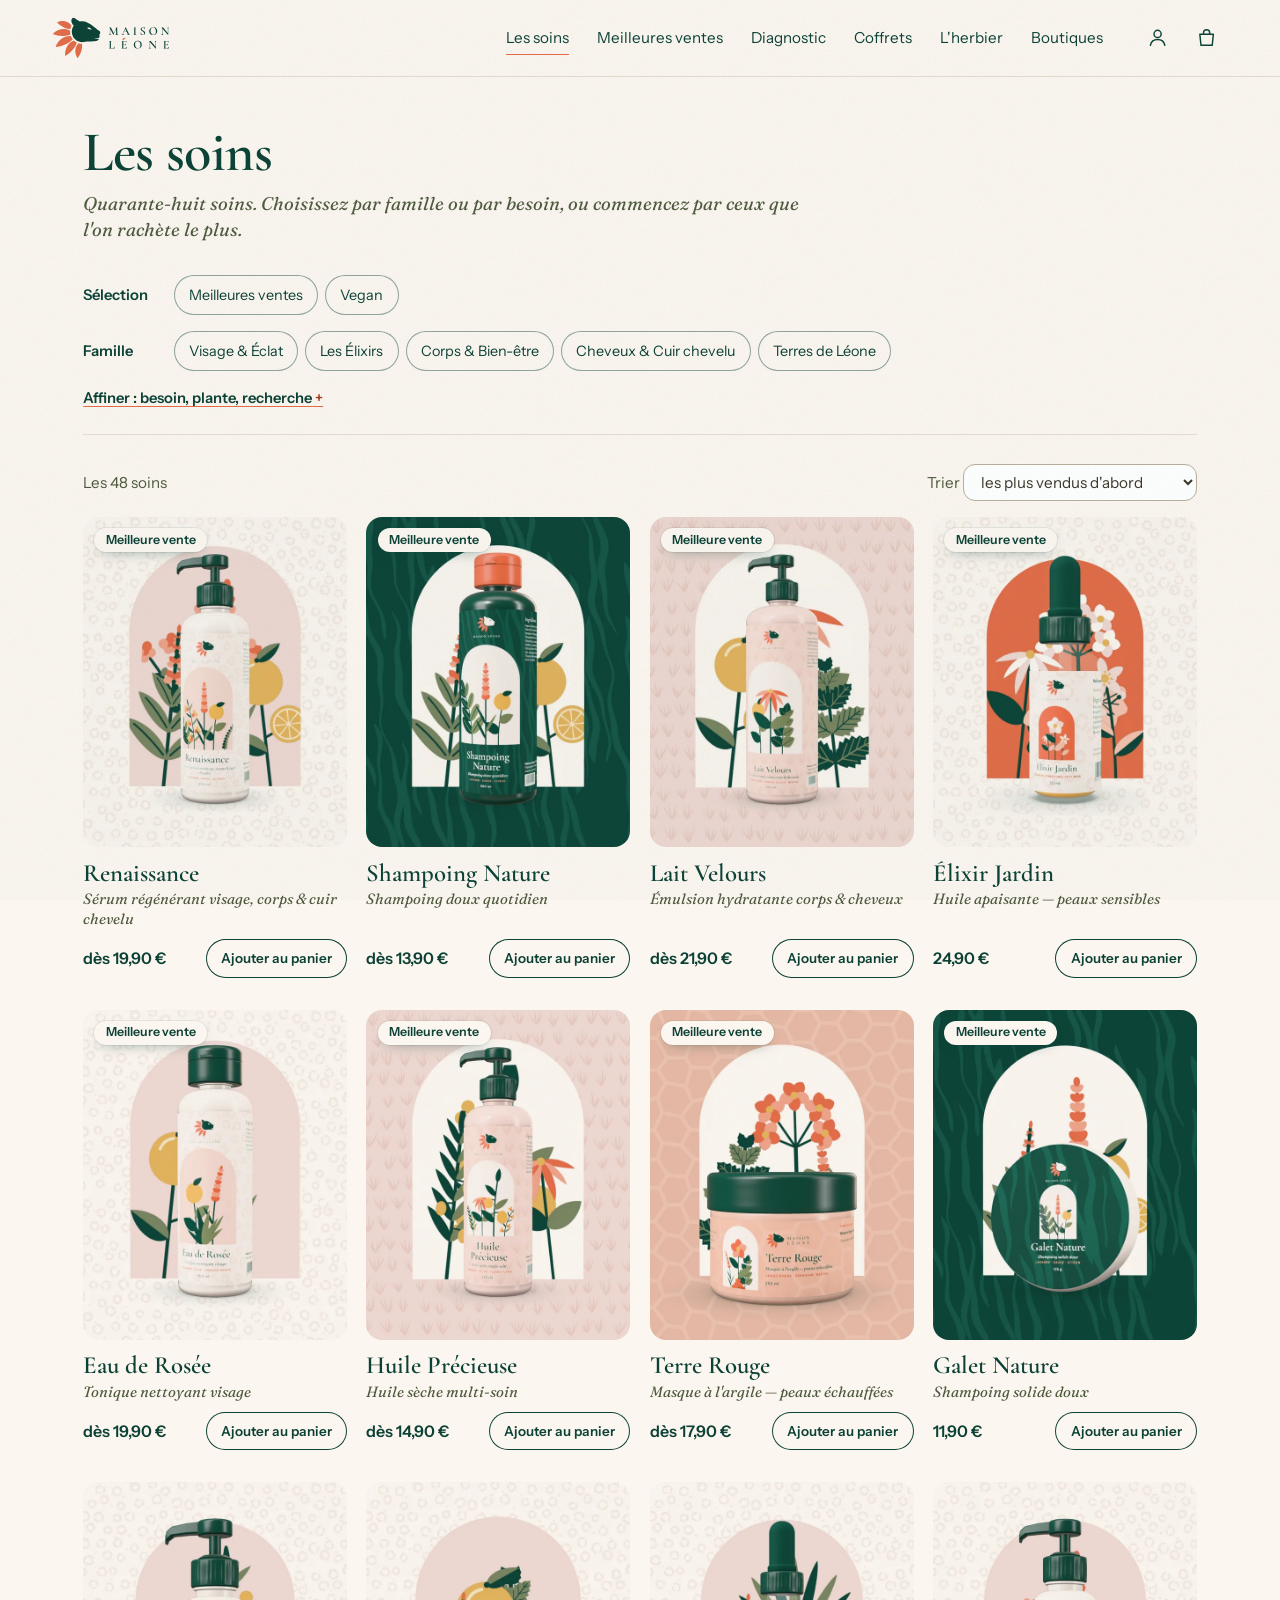
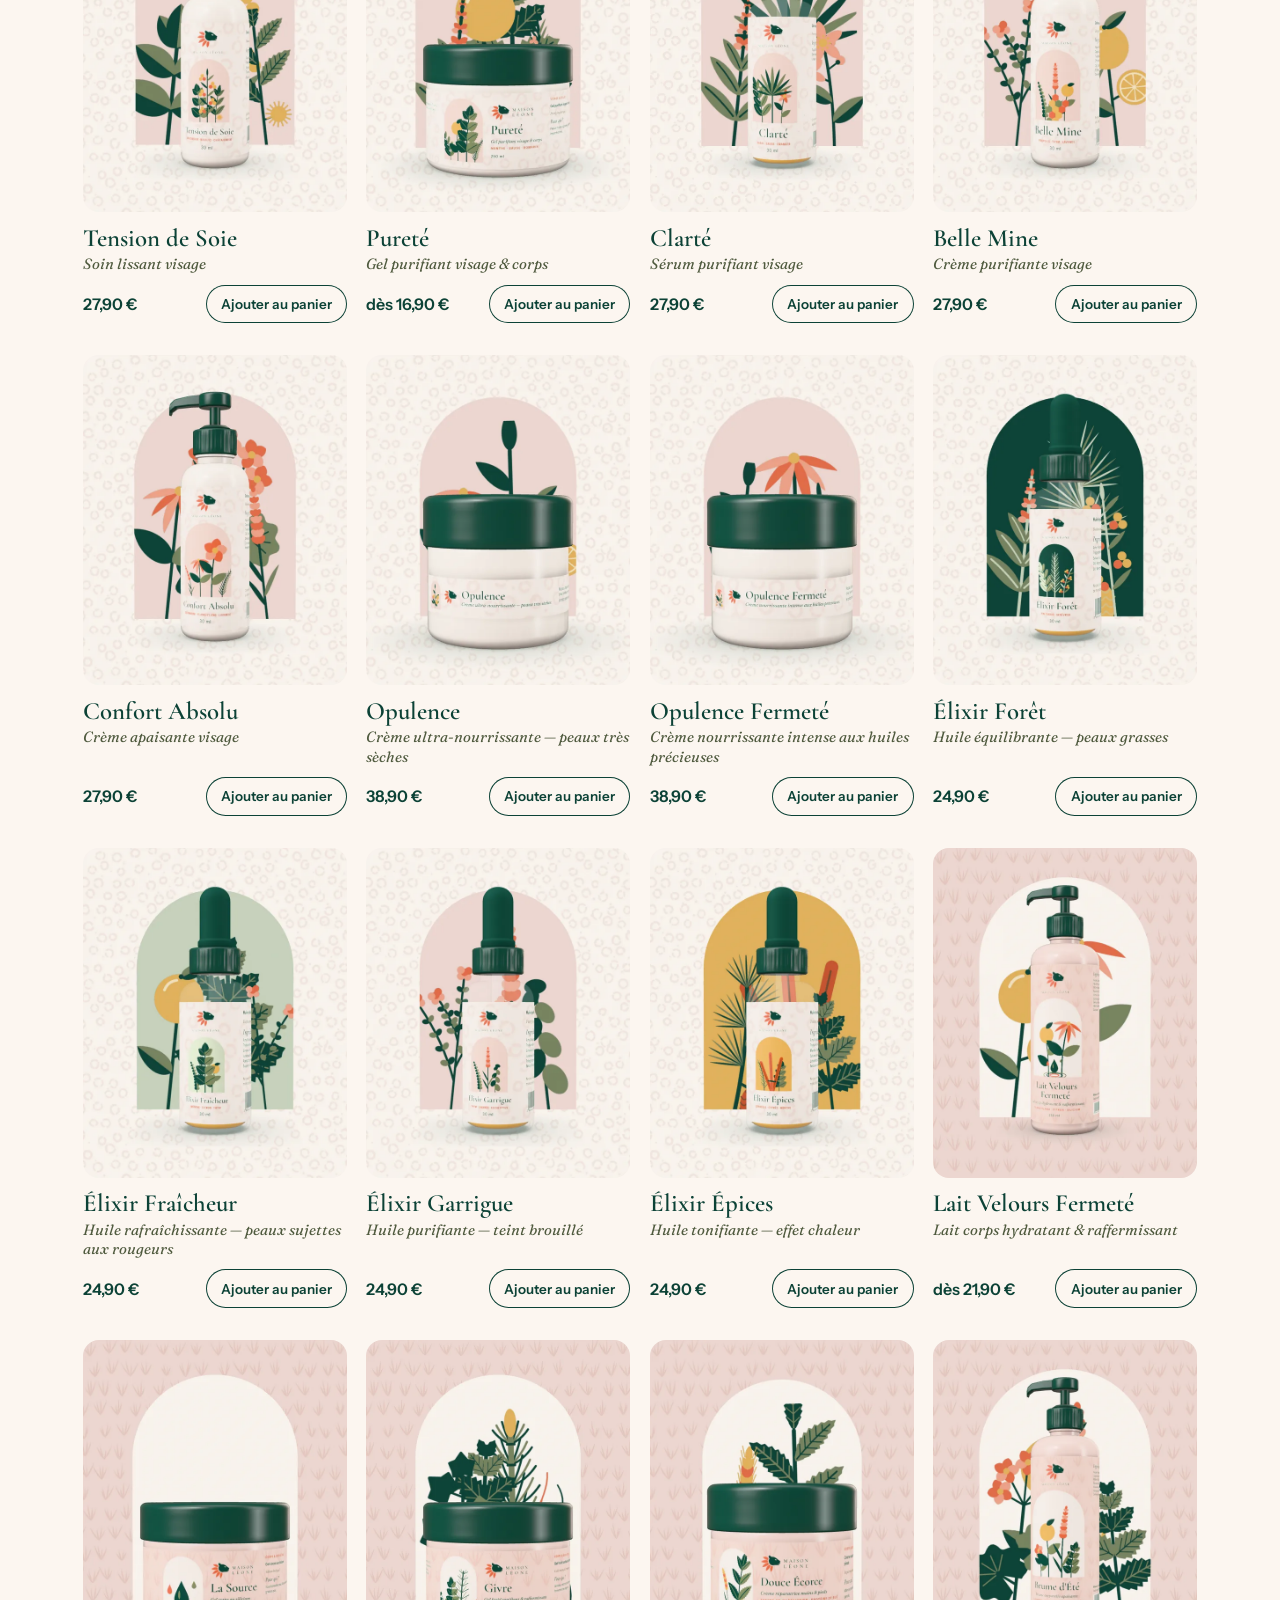
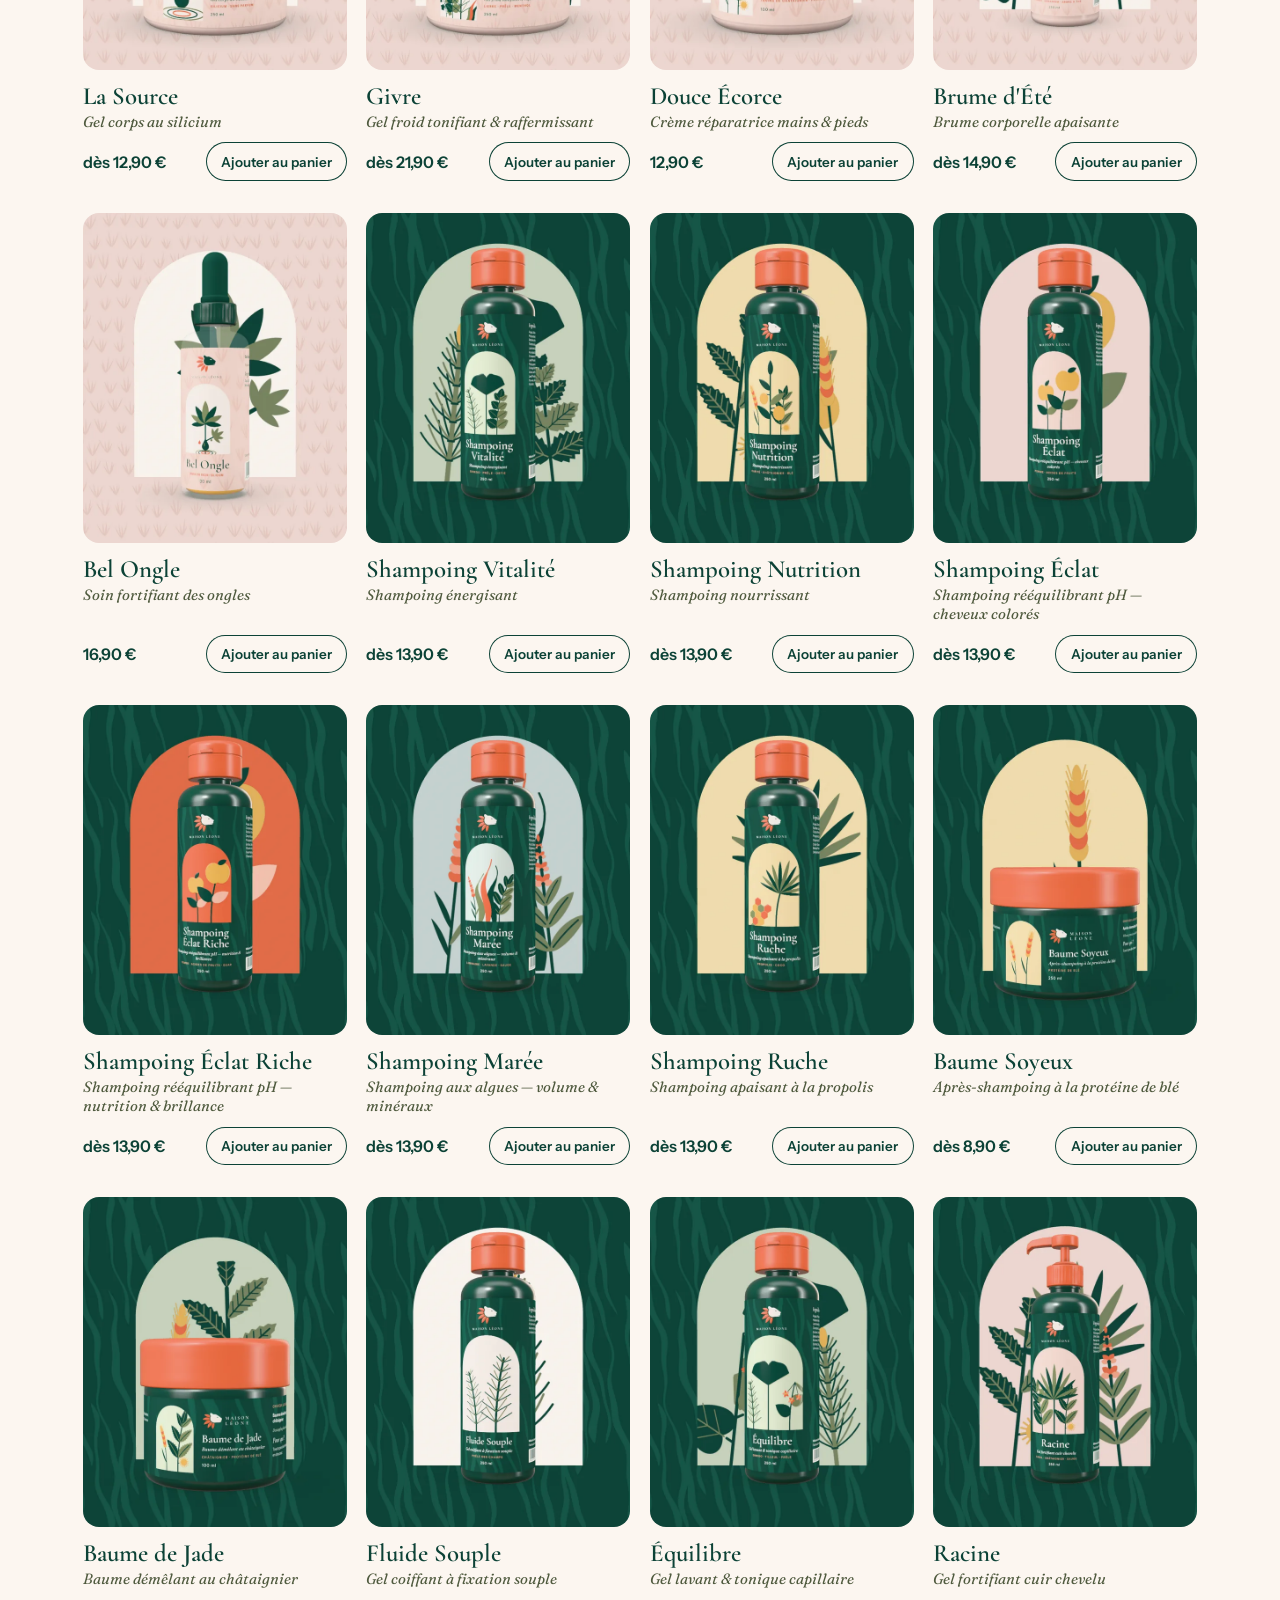
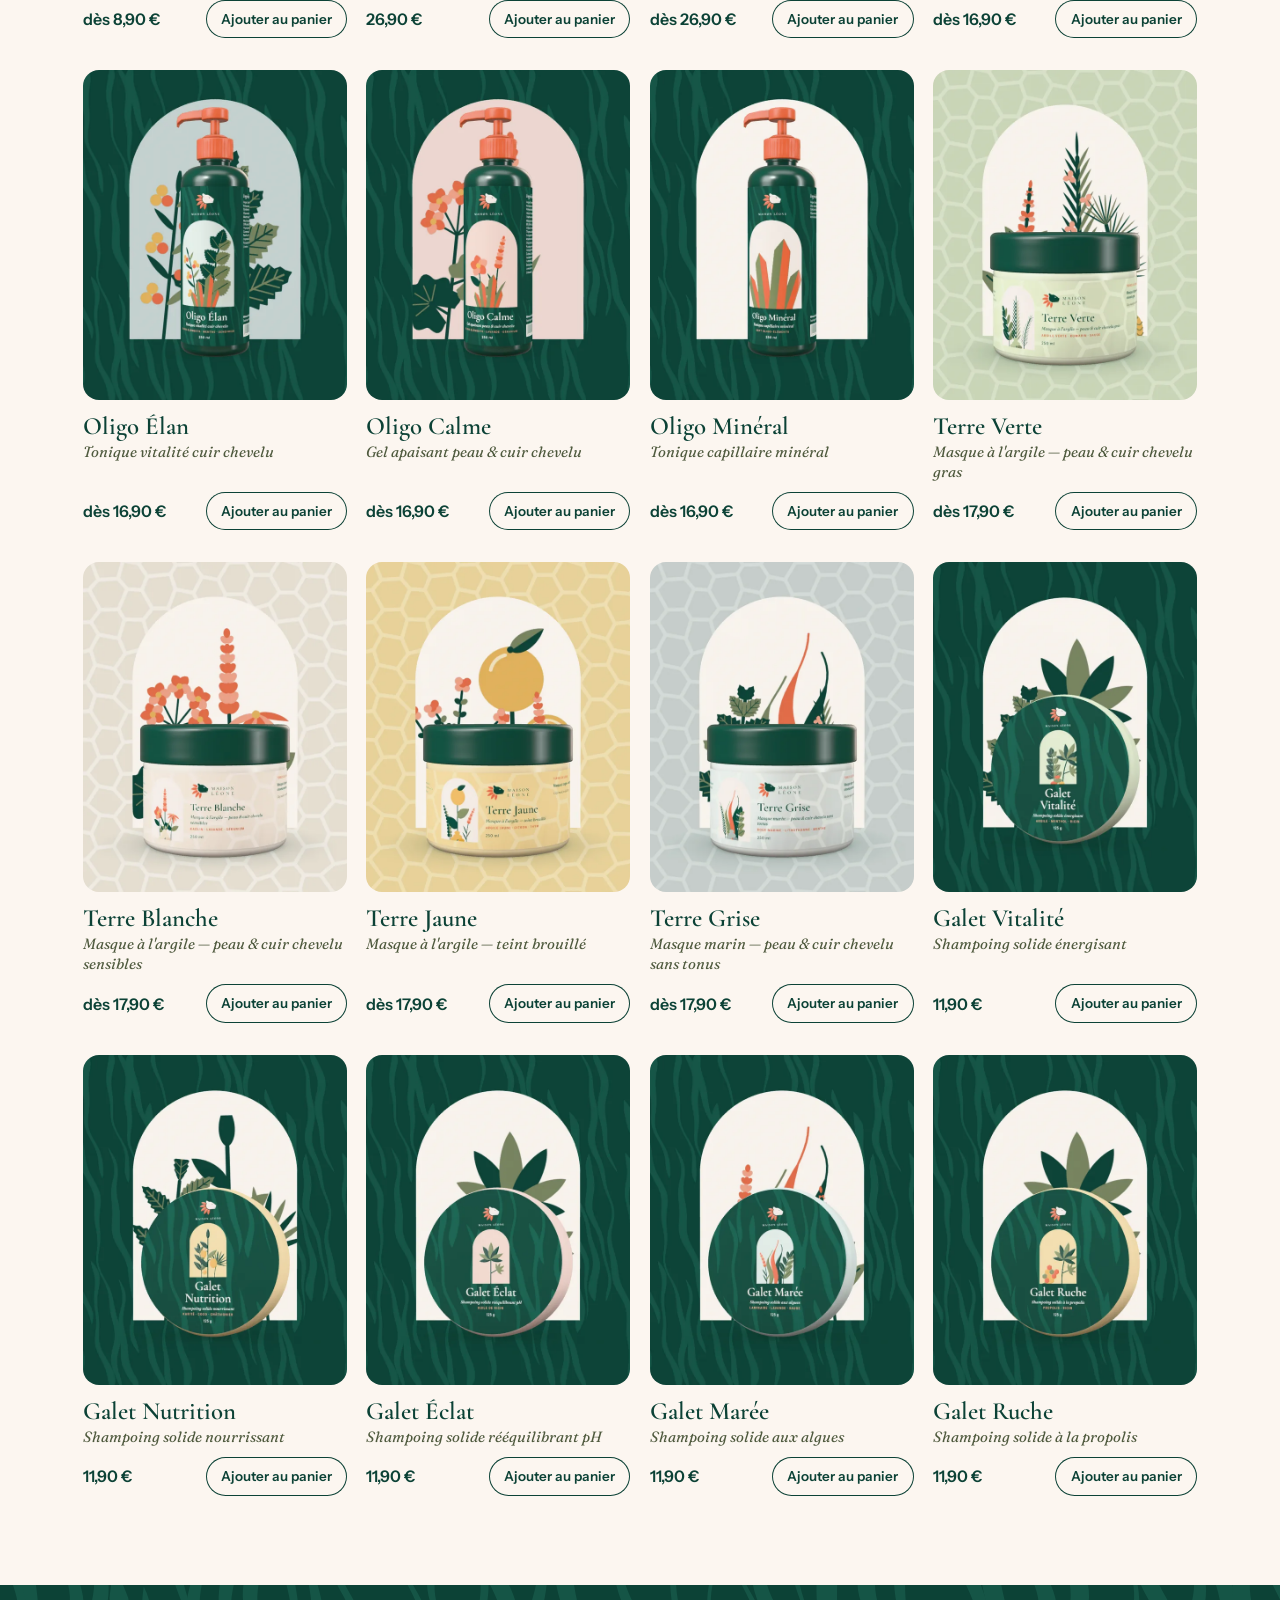
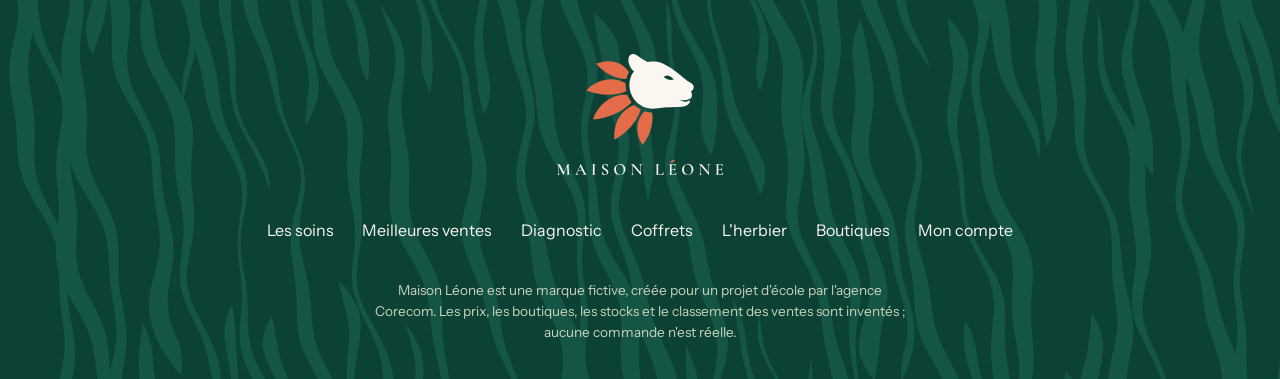
==== commit b79b737a: "Version 1.2 : engagements affichés sur les fiches, le catalogue et l'accueil Co-Authored-By: Claude " ====
--- a/soin.html
+++ b/soin.html
@@ -33,6 +33,7 @@
         <h1 id="nom"></h1>
         <p class="fonction" id="fonction"></p>
         <div class="plantes-l" id="plantes"></div>
+        <div class="plantes-l faits" id="faits" role="list" aria-label="À savoir sur ce soin"></div>
         <div class="achat">
           <p class="prix"><span id="prix"></span><small id="au-cent"></small></p>
           <fieldset class="choix-c" id="contenances"><legend>Contenance</legend></fieldset>
@@ -57,7 +58,8 @@
           <details open id="bloc-pourqui"><summary>Pour qui</summary><p id="pourqui"></p></details>
           <details open><summary>Le geste</summary><p id="geste"></p></details>
           <details><summary>Précautions</summary><p id="precautions"></p></details>
-          <details open><summary>Ce qu'il y a dedans</summary><p class="entree-c" id="recit"></p><dl class="compo" id="clair"></dl></details>
+          <details><summary>Une fois le flacon vide</summary><p id="tri"></p></details>
+          <details open><summary>Ce qu'il y a dedans</summary><p class="entree-c" id="recit"></p><dl class="compo" id="clair"></dl><p id="animal" style="font-size:.93rem"></p></details>
           <details><summary>La liste de l'étiquette</summary><p style="font-size:.88rem;color:#4F5A3E;padding-bottom:.5rem">Les mêmes ingrédients sous leur nom officiel, tels qu'ils sont imprimés sur le flacon, du plus présent au moins présent.</p><p class="inci" id="inci"></p></details>
         </div>
       </div>
--- a/css/pages.css
+++ b/css/pages.css
@@ -57,7 +57,9 @@
 .infos .fonction { font-size: 1.25rem; margin-bottom: .8rem; }
 .infos .plantes-l { display: flex; flex-wrap: wrap; gap: .4rem; margin: 0 0 1.5rem; }
 .pastille { display: inline-flex; align-items: center; gap: .4rem; border-radius: 999px; padding: .28rem .8rem .28rem .35rem; background: var(--blush); color: var(--vert); font-size: .85rem; font-weight: 500; text-decoration: none; }
-.pastille img { width: 1.5rem; height: 1.9rem; object-fit: contain; } .pastille:hover { box-shadow: inset 0 0 0 1px var(--vert); }
+.pastille img { width: 1.5rem; height: 1.9rem; object-fit: contain; }
+.pastille.fait { background: none; box-shadow: inset 0 0 0 1px rgba(12, 66, 54, .3); padding: .28rem .8rem; cursor: default; } .pastille.fait:hover { box-shadow: inset 0 0 0 1px rgba(12, 66, 54, .3); }
+.infos .plantes-l.faits { margin-top: -1rem; } .pastille:hover { box-shadow: inset 0 0 0 1px var(--vert); }
 .achat { border-top: 1px solid var(--trait); border-bottom: 1px solid var(--trait); padding: 1.3rem 0; display: grid; gap: 1.1rem; }
 .prix { font: 600 2.1rem/1 var(--titres); color: var(--vert); } .prix small { font: 400 .88rem var(--texte); color: var(--sauge-foncee); margin-left: .6rem; }
 .choix-c { display: flex; flex-wrap: wrap; gap: .5rem; border: 0; padding: 0; margin: 0; } .choix-c legend { font-weight: 600; color: var(--vert); font-size: .92rem; margin-bottom: .5rem; padding: 0; }
